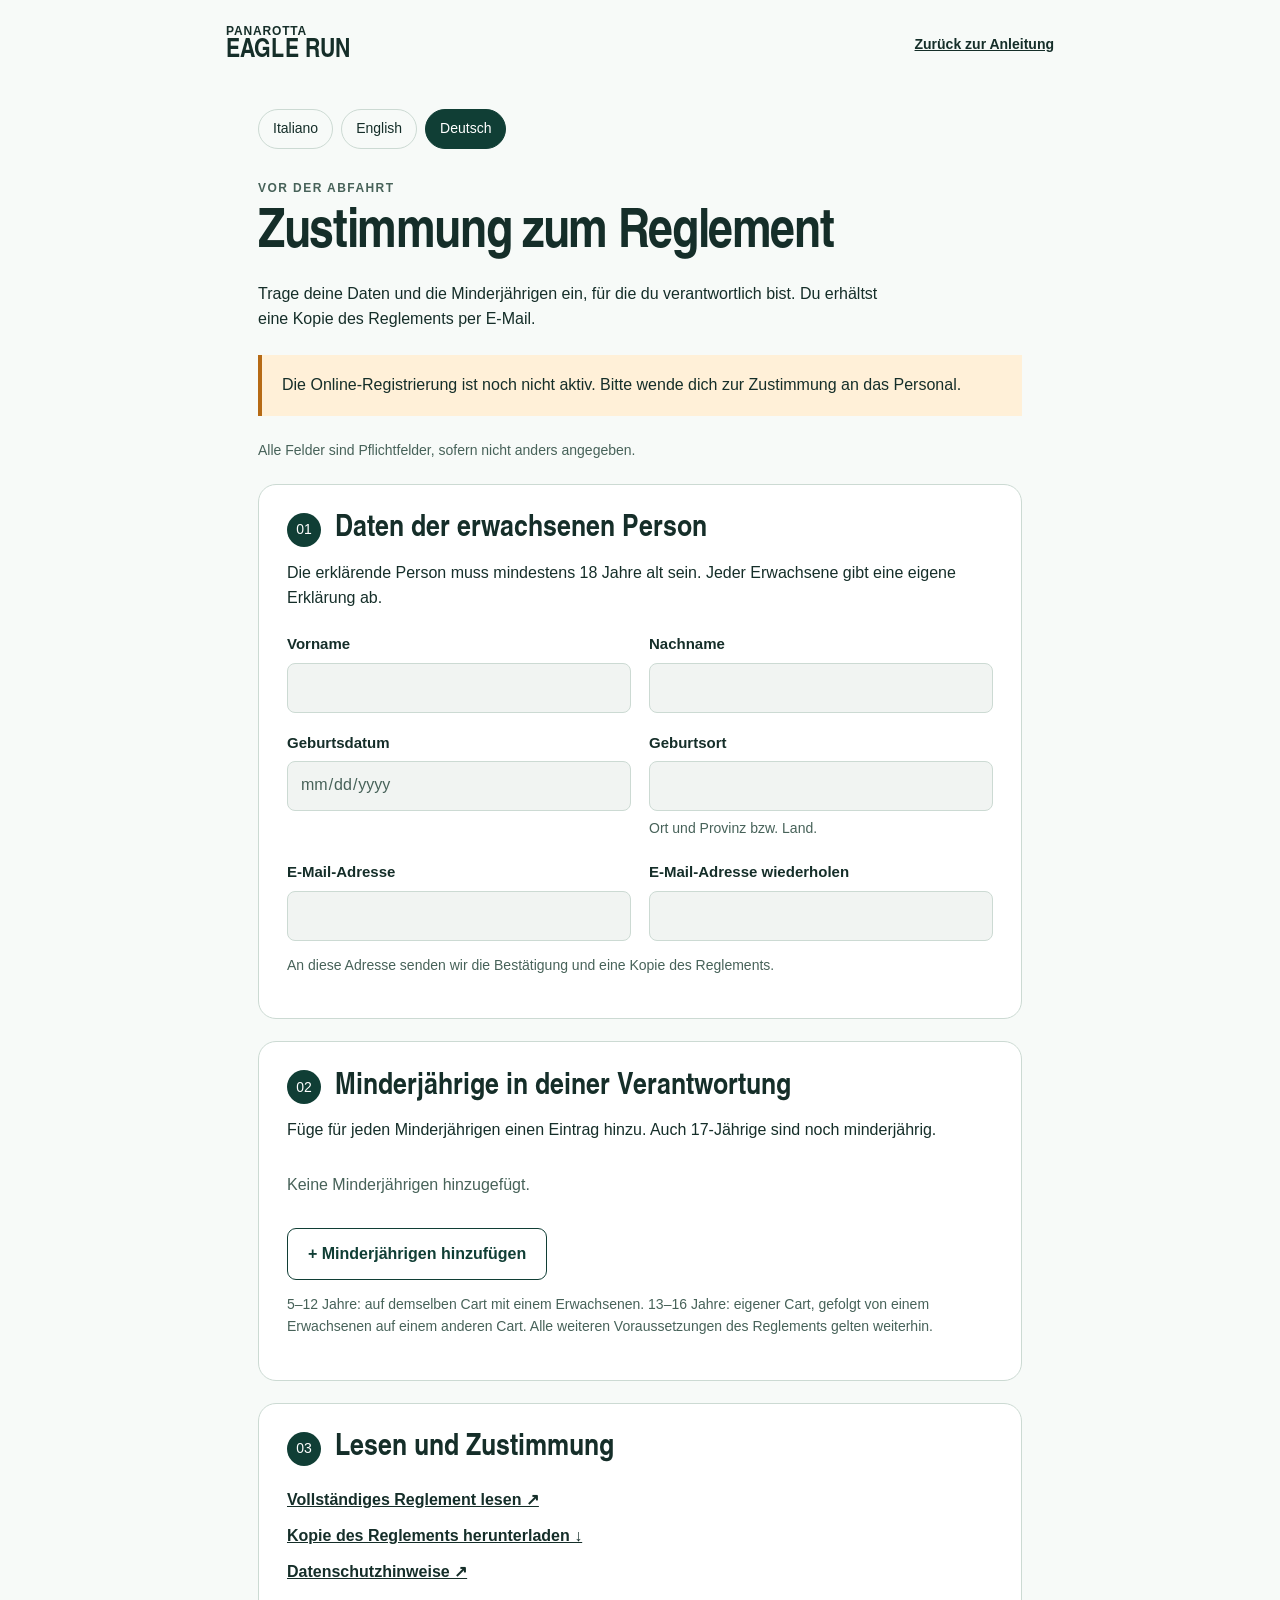
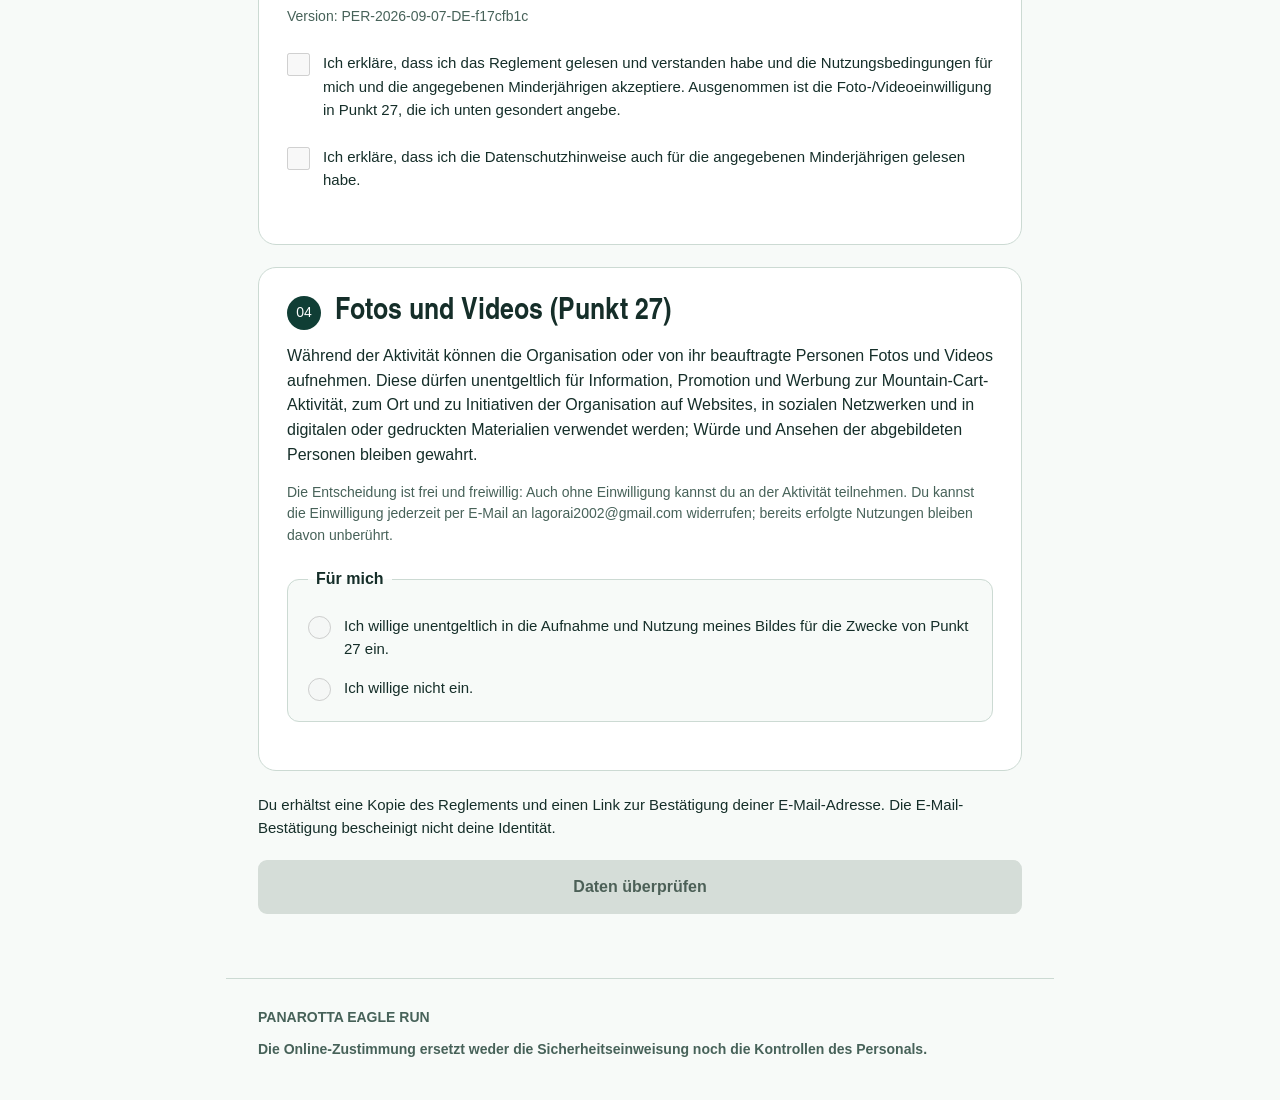
==== accettazione-de.html @ 6f147e6d "Panarotta Eagle Run: guida, regolamento e modulo di accettazione con consenso foto/video" ====
<!doctype html><html lang="de"><head><meta charset="utf-8"><meta name="viewport" content="width=device-width,initial-scale=1"><meta name="robots" content="noindex,nofollow"><meta name="theme-color" content="#103e35"><title>Zustimmung zum Reglement | Panarotta Eagle Run</title><link rel="icon" href="assets/favicon.svg" type="image/svg+xml"><link rel="stylesheet" href="styles.css"><link rel="stylesheet" href="registration.css"><link rel="stylesheet" href="consent.css"></head><body class="registration-page"><header class="masthead"><a class="brand" href="de.html"><span>PANAROTTA<strong>EAGLE RUN</strong></span></a><a class="return-link" href="de.html#accettazione">Zurück zur Anleitung</a></header><main class="form-main"><nav class="form-languages" aria-label="Lingua / Language / Sprache"><a href="accettazione-it.html" lang="it">Italiano</a><a href="accettazione-en.html" lang="en">English</a><a href="accettazione-de.html" lang="de" aria-current="page">Deutsch</a></nav><div class="eyebrow">VOR DER ABFAHRT</div><h1>Zustimmung zum Reglement</h1><p class="form-lead">Trage deine Daten und die Minderjährigen ein, für die du verantwortlich bist. Du erhältst eine Kopie des Reglements per E-Mail.</p><div class="form-notice" id="availability" role="status">Die Online-Registrierung ist noch nicht aktiv. Bitte wende dich zur Zustimmung an das Personal.</div><noscript><p class="form-notice">Zum Ausfüllen ist JavaScript erforderlich. Das Reglement bleibt lesbar.</p></noscript><p class="required-note">Alle Felder sind Pflichtfelder, sofern nicht anders angegeben.</p>
<form id="acceptance-form" novalidate autocomplete="on">
<section class="form-panel"><div class="form-heading"><span>01</span><h2>Daten der erwachsenen Person</h2></div><p>Die erklärende Person muss mindestens 18 Jahre alt sein. Jeder Erwachsene gibt eine eigene Erklärung ab.</p><div class="form-grid"><label for="adult-firstName">Vorname<input id="adult-firstName" name="firstName" type="text" required autocomplete="given-name" maxlength="120" data-person-input disabled></label><label for="adult-lastName">Nachname<input id="adult-lastName" name="lastName" type="text" required autocomplete="family-name" maxlength="120" data-person-input disabled></label><label for="adult-birthDate">Geburtsdatum<input id="adult-birthDate" name="birthDate" type="date" required autocomplete="bday" data-person-input disabled></label><label for="adult-birthPlace">Geburtsort<input id="adult-birthPlace" name="birthPlace" type="text" required autocomplete="off" maxlength="120" data-person-input disabled><small>Ort und Provinz bzw. Land.</small></label></div><div class="form-grid"><label for="adult-email">E-Mail-Adresse<input id="adult-email" name="email" type="email" required autocomplete="email" maxlength="254" inputmode="email" autocapitalize="none" spellcheck="false" data-person-input disabled></label><label for="adult-emailConfirm">E-Mail-Adresse wiederholen<input id="adult-emailConfirm" name="emailConfirm" type="email" required autocomplete="off" maxlength="254" inputmode="email" autocapitalize="none" spellcheck="false" data-person-input disabled></label></div><p class="field-note">An diese Adresse senden wir die Bestätigung und eine Kopie des Reglements.</p></section>
<section class="form-panel"><div class="form-heading"><span>02</span><h2>Minderjährige in deiner Verantwortung</h2></div><p>Füge für jeden Minderjährigen einen Eintrag hinzu. Auch 17-Jährige sind noch minderjährig.</p><div id="minors-list"></div><p class="empty-minors" id="no-minors">Keine Minderjährigen hinzugefügt.</p><button type="button" class="secondary-button" id="add-minor">+ Minderjährigen hinzufügen</button><p class="field-note">5–12 Jahre: auf demselben Cart mit einem Erwachsenen. 13–16 Jahre: eigener Cart, gefolgt von einem Erwachsenen auf einem anderen Cart. Alle weiteren Voraussetzungen des Reglements gelten weiterhin.</p><label class="check-label" id="authority-label" hidden><input type="checkbox" id="authority" data-person-input disabled><span>Ich erkläre, dass ich berechtigt bin, diese Erklärung für die angegebenen Minderjährigen abzugeben und die im Reglement vorgesehene Verantwortung als erwachsene Begleitperson zu übernehmen.</span></label></section>
<section class="form-panel"><div class="form-heading"><span>03</span><h2>Lesen und Zustimmung</h2></div><div class="document-links"><a href="regolamento-de.html" target="_blank" rel="noopener">Vollständiges Reglement lesen ↗</a><a href="regolamento-de.txt" download>Kopie des Reglements herunterladen ↓</a><a href="privacy-de.html" target="_blank" rel="noopener">Datenschutzhinweise ↗</a></div><p class="version-line" id="regulation-version"></p><label class="check-label"><input type="checkbox" id="terms" data-person-input disabled required><span>Ich erkläre, dass ich das Reglement gelesen und verstanden habe und die Nutzungsbedingungen für mich und die angegebenen Minderjährigen akzeptiere. Ausgenommen ist die Foto-/Videoeinwilligung in Punkt 27, die ich unten gesondert angebe.</span></label><label class="check-label"><input type="checkbox" id="privacy" data-person-input disabled required><span>Ich erkläre, dass ich die Datenschutzhinweise auch für die angegebenen Minderjährigen gelesen habe.</span></label></section>
<section class="form-panel photo-panel" id="photo-panel"><div class="form-heading"><span>04</span><h2>Fotos und Videos (Punkt 27)</h2></div><p>Während der Aktivität können die Organisation oder von ihr beauftragte Personen Fotos und Videos aufnehmen. Diese dürfen unentgeltlich für Information, Promotion und Werbung zur Mountain-Cart-Aktivität, zum Ort und zu Initiativen der Organisation auf Websites, in sozialen Netzwerken und in digitalen oder gedruckten Materialien verwendet werden; Würde und Ansehen der abgebildeten Personen bleiben gewahrt.</p><p class="field-note">Die Entscheidung ist frei und freiwillig: Auch ohne Einwilligung kannst du an der Aktivität teilnehmen. Du kannst die Einwilligung jederzeit per E-Mail an lagorai2002@gmail.com widerrufen; bereits erfolgte Nutzungen bleiben davon unberührt.</p><fieldset class="photo-choice" data-photo-for="adult"><legend>Für mich</legend><label class="check-label"><input type="radio" name="photo-adult" value="yes" required data-person-input disabled><span>Ich willige unentgeltlich in die Aufnahme und Nutzung meines Bildes für die Zwecke von Punkt 27 ein.</span></label><label class="check-label"><input type="radio" name="photo-adult" value="no" required data-person-input disabled><span>Ich willige nicht ein.</span></label></fieldset><div id="photo-minors"></div><p class="field-note" id="photo-minor-note" hidden>Für Minderjährige kann nur ein Elternteil oder eine sorgeberechtigte Person einwilligen.</p></section>
<div class="form-error" id="form-error" role="alert" hidden></div><div class="form-actions"><p>Du erhältst eine Kopie des Reglements und einen Link zur Bestätigung deiner E-Mail-Adresse. Die E-Mail-Bestätigung bescheinigt nicht deine Identität.</p><button class="primary-button" type="submit" id="review-button" disabled>Daten überprüfen</button></div></form>
<section class="form-panel review-panel" id="review-panel" hidden tabindex="-1"><h2>Vor dem Bestätigen überprüfen</h2><div id="review-data"></div><p>Du erhältst eine Kopie des Reglements und einen Link zur Bestätigung deiner E-Mail-Adresse. Die E-Mail-Bestätigung bescheinigt nicht deine Identität.</p><div class="review-actions"><button type="button" class="secondary-button" id="edit-button">Daten bearbeiten</button><button type="button" class="primary-button" id="send-button">Bestätigen und E-Mail erhalten</button></div><p id="send-error" class="form-error" role="alert" hidden></p></section>
<section class="form-panel result-panel" id="result-panel" tabindex="-1" hidden><h2>Erklärung erfasst, E-Mail noch zu bestätigen</h2><p>Code der Erklärung: <strong id="reference"></strong></p><p id="result-message" role="status"></p><div class="document-links"><a href="regolamento-de.txt" download>Kopie des Reglements herunterladen ↓</a></div><button type="button" class="secondary-button" id="retry-button" hidden>E-Mail erneut senden</button></section></main>
<template id="minor-template"><fieldset class="minor-card"><legend>Minderjähriger <span class="minor-number"></span></legend><div class="minor-fields"><div class="form-grid"><label for="minor-TEMPLATE-firstName">Vorname<input id="minor-TEMPLATE-firstName" name="firstName" type="text" required autocomplete="off" maxlength="120" data-person-input disabled></label><label for="minor-TEMPLATE-lastName">Nachname<input id="minor-TEMPLATE-lastName" name="lastName" type="text" required autocomplete="off" maxlength="120" data-person-input disabled></label><label for="minor-TEMPLATE-birthDate">Geburtsdatum<input id="minor-TEMPLATE-birthDate" name="birthDate" type="date" required autocomplete="off" data-person-input disabled></label><label for="minor-TEMPLATE-birthPlace">Geburtsort<input id="minor-TEMPLATE-birthPlace" name="birthPlace" type="text" required autocomplete="off" maxlength="120" data-person-input disabled><small>Ort und Provinz bzw. Land.</small></label></div></div><label>Deine Funktion<select name="role" required data-person-input disabled><option value="">Auswählen</option><option value="parent">Elternteil</option><option value="guardian">Vormund</option><option value="authorized">Andere berechtigte erwachsene Person</option></select></label><button class="remove-minor" type="button">Entfernen</button></fieldset></template><footer><span>PANAROTTA EAGLE RUN</span><p>Die Online-Zustimmung ersetzt weder die Sicherheitseinweisung noch die Kontrollen des Personals.</p></footer><script src="config.js"></script><script type="module" src="registration.js"></script></body></html>
---- styles.css ----
@font-face{font-family:Trail;src:url('assets/trail-bold.woff') format('woff');font-style:normal;font-weight:700;font-display:swap}
:root{--forest:#103e35;--deep:#092d27;--ink:#152e29;--orange:#ff6b35;--mist:#edf4f0;--line:#ccdad3;--muted:#476259;--red:#a32e20;--white:#fff;--lime:#e7f6a7;--radius:16px}
*{box-sizing:border-box}html{scroll-behavior:smooth;scroll-padding-top:90px}body{margin:0;background:#f7faf8;color:var(--ink);font:16px/1.55 -apple-system,BlinkMacSystemFont,'Segoe UI',Arial,sans-serif;-webkit-text-size-adjust:100%}a{color:inherit}button,a,summary{-webkit-tap-highlight-color:transparent}a:focus-visible,summary:focus-visible,button:focus-visible{outline:3px solid #c13e0a;outline-offset:5px}h1,h2,h3,p,figure{margin:0}h1,h2,h3{line-height:1.12}h1,h2,.brand strong,.brake-headline{font-family:Trail,'Arial Narrow',Arial,sans-serif;font-weight:700}h2{font-size:clamp(1.85rem,4vw,2.65rem)}h3{font-size:1.13rem;line-height:1.25}p+ p{margin-top:12px}p,li{overflow-wrap:anywhere}svg{display:block}.icon{width:25px;height:25px;flex-shrink:0}.skip-link{position:fixed;z-index:20;top:0;left:20px;background:white;padding:12px;transform:translateY(-150%)}.skip-link:focus{transform:none}.masthead{max-width:1040px;margin:0 auto;padding:25px 36px 20px;display:flex;align-items:center;justify-content:space-between;gap:16px}.brand{display:inline-flex;gap:11px;align-items:center;text-decoration:none;line-height:1.05;letter-spacing:.07em;font-size:12px;font-weight:800}.brand>.icon{width:42px;height:42px;stroke-width:1.6}.brand strong{display:block;letter-spacing:.005em;font-size:26px}.masthead-label{font-size:12px;font-weight:800;line-height:1.4;letter-spacing:.06em;color:var(--muted);text-align:right}.language-bar{position:sticky;top:0;z-index:10;background:#f7faf8f5;border-block:1px solid var(--line);backdrop-filter:blur(12px)}.languages{max-width:420px;margin:auto;display:flex;padding:8px 14px;gap:5px}.languages a{flex:1;min-height:44px;display:flex;justify-content:center;align-items:center;text-decoration:none;font-size:14px;font-weight:750;letter-spacing:.025em;border-radius:7px}.languages a[aria-current]{background:var(--forest);color:white}.languages a:hover{background:var(--mist)}.languages a[aria-current]:hover{background:var(--deep)}main{max-width:968px;margin:0 auto}.intro{padding:42px 36px 0}.eyebrow{font-size:12px;line-height:1.5;letter-spacing:.12em;font-weight:800;color:var(--muted)}h1{font-size:clamp(2.75rem,6vw,4.75rem);letter-spacing:-.025em;line-height:.98;margin:13px 0 26px;max-width:780px}.quick-rules{display:grid;grid-template-columns:repeat(3,minmax(0,1fr));gap:1px;background:var(--line);border:1px solid var(--line);border-radius:var(--radius);overflow:hidden}.quick-rules a{position:relative;background:white;padding:19px 22px;display:flex;flex-direction:column;text-decoration:none;min-width:0}.quick-rules a:hover{background:var(--mist)}.quick-rules strong{font-size:2.65rem;line-height:1;letter-spacing:-.04em}.quick-rules span{font-size:16px;font-weight:650;margin-top:8px;padding-right:12px}.quick-rules .icon{position:absolute;right:16px;top:25px;width:20px;color:var(--muted)}.briefing{display:flex;gap:12px;align-items:flex-start;text-decoration:none;background:var(--mist);padding:17px 18px;margin-top:16px;border-radius:10px}.briefing strong{display:block;font-size:16px}.briefing span span{display:block;color:var(--muted);font-size:14px;line-height:1.5;margin-top:3px}.briefing>.icon{color:var(--forest);margin-top:2px}.section{padding:46px 36px;border-bottom:1px solid var(--line);scroll-margin-top:5px}.section-heading{display:flex;gap:15px;align-items:flex-start;margin-bottom:25px}.section-heading p{color:var(--muted);margin-top:7px}.section-number{display:flex;align-items:center;justify-content:center;border:1px solid var(--forest);border-radius:50%;font-size:14px;font-weight:800;width:37px;height:37px;flex-shrink:0;margin-top:1px}.checklist{display:grid;gap:0}.check-row{display:flex;gap:16px;padding:19px 0;border-top:1px solid var(--line);align-items:flex-start}.check-row:first-child{border-top:0;padding-top:0}.check-row p{color:var(--muted);margin-top:6px}.icon-tile{width:44px;height:44px;background:var(--mist);border-radius:12px;display:grid;place-items:center;flex-shrink:0}.tick{margin-left:auto;line-height:1;font-size:21px;color:var(--forest)}.requirements-panel{background:white;border:1px solid var(--line);border-radius:var(--radius);padding:23px;margin-top:15px}.requirements-panel>h3{margin-bottom:19px}.requirements{display:grid;grid-template-columns:repeat(3,minmax(0,1fr));gap:12px}.requirements>div{border-left:2px solid var(--orange);padding-left:12px;min-width:0}.requirements strong{font-size:1.65rem;font-weight:800;line-height:1.1;display:block}.requirements span{font-size:14px;color:var(--muted);display:block;margin-top:6px}.requirements-panel>p{margin-top:19px;font-size:14px}.minors-note{display:flex;align-items:flex-start;gap:13px;padding:21px 0}.minors-note>.icon{margin-top:2px}.minors-note h3{margin-bottom:7px}.minors-note p{font-size:16px}.minors-note a{display:block;font-size:14px;color:var(--muted);margin-top:9px;text-underline-offset:3px}.minors-note a .icon{width:15px;height:15px;display:inline-block;vertical-align:middle}.health{border:1px solid #e1cfc2;border-radius:12px;background:#fff9f3}.health summary{display:flex;align-items:center;gap:10px;padding:16px;cursor:pointer;font-weight:750;list-style:none}.health summary .icon:first-child{color:var(--red);width:22px}.health summary .icon:last-child{margin-left:auto;width:18px}.health>div{padding:0 22px 15px}.health ul{padding-left:20px;margin:0;font-size:15px}.health li+li{margin-top:9px}summary::-webkit-details-marker{display:none}details[open]>summary>.icon:last-child{transform:rotate(180deg)}.cart-layout{display:grid;grid-template-columns:1.15fr 1fr;gap:28px;align-items:start}.cart-figure{min-width:0}.photo-canvas{aspect-ratio:4/3;position:relative;overflow:hidden;border-radius:var(--radius);background:#dee8e0}.photo-image{width:100%;height:100%}.photo-marker{position:absolute;transform:translate(-50%,-50%);width:44px;height:44px;border-radius:50%;background:var(--forest);border:3px solid white;color:white;box-shadow:0 2px 6px #092d2733;display:grid;place-items:center;font-size:18px;font-weight:800;line-height:1;text-decoration:none}.photo-marker:hover{background:#b43a12}.cart-figure figcaption{font-size:12px;color:var(--muted);line-height:1.5;padding-top:10px}.parts-list{padding:0;margin:0;list-style:none}.parts-list li{display:flex;gap:12px;padding:13px 0;border-bottom:1px solid var(--line);scroll-margin-top:80px}.parts-list li:first-child{padding-top:0}.parts-list li:target{background:var(--lime);outline:8px solid var(--lime);border-radius:4px}.part-number{width:28px;height:28px;border-radius:50%;display:grid;place-items:center;background:var(--forest);color:white;font-size:14px;font-weight:800;flex-shrink:0}.parts-list h3{font-size:1rem}.parts-list p{font-size:14px;color:var(--muted);margin-top:5px}.brake-section{background:var(--forest);color:white;border-radius:24px;margin:28px 18px;border:0;padding:34px 32px}.brake-section .section-number{border-color:#7fa79a}.brake-section .section-heading{align-items:center}.brake-section h2{font-family:inherit;font-size:18px;font-weight:650}.brake-layout{display:grid;grid-template-columns:1.2fr 1fr;gap:28px}.brake-headline{font-size:clamp(2.8rem,6vw,4rem);letter-spacing:-.01em;line-height:1;margin-bottom:19px;color:var(--lime)}.brake-layout p{max-width:450px}.brake-sequence{display:grid;gap:16px;align-content:start;padding-top:5px}.brake-sequence>div{display:flex;gap:12px;align-items:center}.brake-sequence span{display:grid;place-items:center;min-width:32px;height:32px;border:1px solid #7fa79a;border-radius:50%;font-size:14px}.brake-sequence strong{font-size:16px;font-weight:600}.brake-before{display:flex;gap:12px;border-top:1px solid #4c7165;padding-top:19px;margin-top:25px;font-size:15px}.brake-before .icon{color:var(--lime)}.no-line{display:flex;align-items:flex-start;gap:11px;padding-top:17px;font-size:15px;line-height:1.55}.no-line>span{font-size:20px;font-weight:800;line-height:1.2;flex-shrink:0;color:var(--red)}.brake-section .no-line>span{color:#ffb391}.brake-section .no-line{color:#d7e6df}.speed-block h3{margin-bottom:10px;font-size:1.3rem}.speed-block>p{font-size:18px}.speed-block ul{padding-left:20px;color:var(--muted);margin:15px 0 0}.speed-block li+li{margin-top:10px}.distance-panel{display:grid;grid-template-columns:.8fr 1.2fr;gap:26px;padding:30px;border:1px solid var(--forest);border-radius:var(--radius);margin-top:28px;background:#e5eee6;align-items:center;scroll-margin-top:82px}.distance-core>.eyebrow{display:block;text-align:center;color:var(--forest)}.distance-core>strong{display:block;text-align:center;font:800 7.4rem/.95 Trail,Arial,sans-serif;letter-spacing:-.055em;margin-top:8px}.distance-core>strong>span{font:700 3.4rem/1 Trail,Arial,sans-serif;letter-spacing:-.03em;margin-left:7px}.distance-line{display:flex;align-items:center;margin:9px 10px 0;gap:8px}.distance-line>span{width:7px;height:7px;border:1.5px solid var(--forest);border-radius:50%}.distance-line>.icon{height:24px;flex:1;stroke-width:1.5}.distance-panel h3{font-size:1.5rem;margin-bottom:8px}.distance-more{font-size:14px;color:#294d40}.trail-rules{display:grid;margin-top:25px}.trail-rules article{display:flex;gap:15px;padding:19px 0;border-bottom:1px solid var(--line)}.trail-rules article:last-child{border:0;padding-bottom:0}.trail-rules article>.icon{color:var(--forest);margin-top:2px}.trail-rules article p{margin-top:7px;color:var(--muted)}.walk-section{background:#ffebd3;margin:20px 18px;border:0;border-radius:24px;padding:32px}.walk-section .section-heading{margin-bottom:17px;align-items:center}.walk-section .section-heading>.icon{margin-left:auto;width:38px;height:38px}.walk-section .eyebrow{color:#734121}.walk-section h2{max-width:550px;font-size:clamp(2.3rem,5vw,3.6rem);line-height:1.04}.walk-steps{display:grid;grid-template-columns:repeat(2,minmax(0,1fr));list-style:none;padding:0;margin:27px 0 5px;gap:25px}.walk-steps li,.help-steps li{display:flex;gap:14px}.walk-steps li>span,.help-steps li>span{width:32px;height:32px;flex-shrink:0;display:grid;place-items:center;border-radius:50%;background:var(--forest);color:white;font-size:14px;font-weight:800}.walk-steps h3{margin:2px 0 5px}.walk-steps p{color:#61472f;font-size:15px}.walk-section .no-line{border-top:1px solid #d9b99b;margin-top:23px}.bans-grid{display:grid;grid-template-columns:repeat(2,minmax(0,1fr));gap:23px 30px}.ban-card{display:flex;gap:14px;padding:0 0 18px;border-bottom:1px solid var(--line)}.ban-card p{font-size:15px;color:var(--muted);margin-top:8px}.ban-icon{position:relative;flex-shrink:0;height:43px;width:38px;padding-top:1px;color:var(--red)}.ban-icon>span{position:absolute;right:0;bottom:0;background:#f7faf8;font-size:14px;font-weight:800;border-radius:50%;line-height:1;padding:1px 2px}.passengers{font-size:14px;display:flex;gap:12px;margin-top:22px;color:var(--muted)}.help-section{background:#fff1ec;margin:20px 18px;border:1px solid #e4c8bb;border-radius:24px;padding:32px}.help-steps{list-style:none;padding:0;margin:0;display:grid;gap:22px}.help-steps li>span{background:var(--red)}.help-steps p{margin-top:6px}.help-section .no-line{border-top:1px solid #e4c8bb;margin-top:24px}.incident-note{display:flex;gap:12px;font-size:14px;font-weight:650;margin-top:16px}.incident-note .icon{width:21px;height:21px;color:var(--red)}.ready-section{display:flex;gap:20px;padding:34px 36px}.ready-section>.icon{width:38px;height:38px;margin-top:3px}.ready-section h2{margin-bottom:12px}.ready-section .muted{font-size:14px;color:var(--muted)}.regulations{padding-top:20px}.source-links{display:flex;flex-direction:column;align-items:flex-start;gap:10px;padding-bottom:24px}.source-links a{font-size:14px;display:flex;gap:8px;align-items:center;min-height:30px;text-underline-offset:3px}.source-links .icon{width:18px;height:18px}.rule{border-top:1px solid var(--line)}.rule summary{display:flex;align-items:center;gap:11px;min-height:61px;padding:13px 0;list-style:none;cursor:pointer;font-size:16px;font-weight:650;line-height:1.4}.rule-number{color:var(--muted);font-size:14px;min-width:24px;font-weight:500;font-variant-numeric:tabular-nums}.rule summary>.icon{margin-left:auto;width:18px;height:18px}.rule-body{padding:0 0 23px 35px;font-size:16px}.rule-body p+p{margin-top:14px}.source-alert{border-left:3px solid #b5531d;background:#fff0db;padding:17px;margin-bottom:21px;font-size:15px}.source-alert p{margin-top:8px}.data-note{font-size:14px;color:var(--muted);border-top:1px solid var(--line);padding-top:22px}footer{padding:35px 36px 100px;max-width:968px;margin:auto;color:var(--muted)}footer .brand{color:var(--forest)}footer>p{margin-top:20px;font-weight:650}footer small{display:block;font-size:12px;max-width:500px;margin-top:10px}.back-top{display:inline-flex;gap:8px;align-items:center;font-size:14px;margin-top:20px;min-height:44px;text-underline-offset:3px}.back-top>.icon{width:18px;height:18px}.quick-nav{position:fixed;bottom:0;left:50%;transform:translateX(-50%);z-index:11;background:var(--deep);color:white;display:flex;align-items:stretch;width:100%;max-width:520px;padding:5px 10px max(6px,env(safe-area-inset-bottom));box-shadow:0 -2px 10px #102e2912;border-radius:16px 16px 0 0}.quick-nav a{display:flex;flex:1;align-items:center;justify-content:center;gap:3px;flex-direction:column;text-decoration:none;font-size:14px;line-height:1.2;min-height:54px;padding:5px;border-radius:6px}.quick-nav a:hover{background:#305b50}.quick-nav .icon{width:20px;height:20px}
@media(min-width:900px){.quick-nav{bottom:15px;border-radius:14px;padding-bottom:6px}.intro{padding-top:45px}.checklist{grid-template-columns:repeat(3,minmax(0,1fr));gap:25px}.check-row{border:0;display:block;padding:0}.check-row .icon-tile{margin-bottom:14px}.check-row .tick{display:none}.requirements-panel{margin-top:27px}.minors-note{padding-top:25px}.quick-rules{max-width:740px}.briefing{max-width:740px}.speed-block{max-width:750px}}
@media(max-width:640px){html{scroll-padding-top:80px}.masthead{padding:19px 20px 17px}.brand>.icon{width:34px;height:34px}.brand{font-size:10px;gap:8px}.brand strong{font-size:22px}.masthead-label{font-size:10px}.intro{padding:28px 20px 0}h1{font-size:2.85rem;line-height:1.02;letter-spacing:-.025em;margin:10px 0 23px}.eyebrow{font-size:12px;letter-spacing:.08em}.quick-rules a{padding:17px 11px}.quick-rules strong{font-size:2.35rem}.quick-rules span{font-size:14px;line-height:1.3;min-height:36px;padding-right:0;margin-top:8px}.quick-rules .icon{width:15px;height:15px;right:8px;top:19px}.briefing{padding:15px 13px;gap:10px}.section{padding:34px 20px}.section-heading{gap:11px;margin-bottom:24px}.section-heading h2{font-size:1.95rem}.section-heading p{font-size:15px}.section-number{width:32px;height:32px;font-size:12px}.check-row{gap:12px}.check-row h3{font-size:1.06rem}.check-row .icon-tile{width:39px;height:39px}.check-row p{font-size:16px;line-height:1.5}.tick{font-size:18px}.requirements-panel{padding:19px 15px}.requirements{gap:7px}.requirements>div{padding-left:8px}.requirements strong{font-size:1.42rem}.requirements span{font-size:14px;line-height:1.4}.minors-note{gap:11px}.minors-note>.icon{width:21px}.health summary{font-size:16px;padding:14px;gap:8px}.health>div{padding:0 15px 15px}.health ul{font-size:15px}.cart-layout{display:block}.cart-figure{margin:0 -4px 19px}.parts-list li{padding:14px 0}.parts-list p{font-size:15px}.brake-section,.walk-section,.help-section{margin:10px 12px;border-radius:18px;padding:26px 22px}.brake-section .section-heading h2{font-size:18px}.brake-layout{display:block}.brake-headline{font-size:3rem;margin-bottom:18px}.brake-layout p{font-size:17px}.brake-sequence{margin-top:22px;gap:12px}.brake-before{font-size:15px}.speed-block>p{font-size:17px}.speed-block ul{font-size:16px}.distance-panel{display:block;padding:24px;margin-top:24px}.distance-core{max-width:210px;margin:0 auto 21px}.distance-core>strong{font-size:8rem}.distance-panel h3{font-size:1.5rem}.distance-more{font-size:15px}.trail-rules article{gap:12px}.trail-rules article p{font-size:16px}.walk-section h2{font-size:2.55rem}.walk-section .section-heading{gap:10px}.walk-section .section-heading>.icon{width:30px;height:30px}.walk-section .eyebrow{font-size:12px;max-width:190px}.walk-steps{grid-template-columns:1fr;gap:20px}.walk-steps p{font-size:16px}.bans-grid{grid-template-columns:1fr;gap:18px}.ban-card{gap:12px}.ban-card p{font-size:16px}.passengers{font-size:15px}.help-steps{gap:23px}.help-section .section-heading h2{font-size:2rem}.help-steps p{font-size:16px}.no-line{font-size:15px}.incident-note{font-size:15px}.ready-section{padding:32px 22px;gap:13px}.ready-section>.icon{width:28px;height:28px}.ready-section h2{font-size:2rem}.regulations{padding-top:12px}.rule summary{font-size:16px;gap:8px}.rule-body{padding-left:0}.source-alert{padding:15px}.source-links a{font-size:14px}.quick-nav a{font-size:14px}.quick-nav{padding-inline:6px}.quick-nav .icon{width:20px;height:20px}footer{padding:30px 22px 110px}}
@media(max-width:360px){.masthead-label{display:none}h1{font-size:2.5rem}.quick-rules strong{font-size:2rem}.requirements strong{font-size:1.25rem}.quick-nav a{font-size:12px}.photo-marker{width:44px;height:44px}.walk-section h2{font-size:2.25rem}.languages a{font-size:13px}.brake-headline{font-size:2.7rem}}
@media(prefers-reduced-motion:reduce){html{scroll-behavior:auto}*{transition:none!important;animation:none!important}}
@media print{.language-bar,.quick-nav,.skip-link,.back-top{display:none}body{background:white}.section,.brake-section,.walk-section,.help-section{break-inside:avoid}.regulations{break-before:page}a{text-decoration:none}.rule-body{display:block!important}.rule{break-inside:avoid}footer{padding-bottom:20px}}

/* Keep operational instructions readable in bright outdoor conditions. */
.parts-list p,.health ul,.requirements-panel>p,.brake-before,.no-line,.distance-more,.walk-steps p,.ban-card p,.passengers,.incident-note{font-size:1rem}.quick-nav a{font-size:.875rem}
---- registration.css ----
.registration-card{margin:10px 36px 48px;background:var(--forest);color:white;padding:36px;border-radius:20px}.registration-card h2{margin:10px 0 16px}.registration-card>p{max-width:680px}.registration-card .eyebrow{color:var(--lime)}.registration-button{display:inline-flex;gap:24px;align-items:center;justify-content:space-between;padding:16px 22px;border-radius:10px;background:var(--lime);color:var(--deep);font-weight:750;text-decoration:none;margin:24px 0 18px;min-height:52px}.registration-button:hover{background:white}.registration-note,.registration-status{font-size:.875rem;line-height:1.5}.registration-status{margin-top:16px!important;padding-top:14px;border-top:1px solid #ffffff40}.registration-page .masthead{max-width:900px}.return-link{font-size:.875rem;font-weight:650}.form-main{max-width:828px;padding:24px 32px 64px;margin:auto}.form-main h1{font-size:clamp(2.3rem,5vw,3.4rem);line-height:1.05;margin:10px 0 18px}.form-lead{max-width:650px}.form-languages{display:flex;gap:8px;margin-bottom:30px;flex-wrap:wrap}.form-languages a{padding:8px 14px;border-radius:25px;border:1px solid var(--line);text-decoration:none;font-size:.875rem}.form-languages a[aria-current]{background:var(--forest);color:white;border-color:var(--forest)}.form-notice{border-left:4px solid #b66a15;background:#fff0d8;padding:18px 20px;margin:24px 0;font-size:1rem}.required-note{font-size:.875rem;color:var(--muted);margin-bottom:20px}.form-panel{background:white;border:1px solid var(--line);border-radius:18px;padding:28px;margin:22px 0}.form-heading{display:flex;gap:14px;align-items:center;margin-bottom:14px}.form-heading>span{background:var(--forest);color:white;border-radius:50%;width:34px;height:34px;display:grid;place-items:center;font-size:.875rem;flex-shrink:0}.form-panel h2{font-size:1.9rem;line-height:1.1}.form-panel>p{margin:14px 0}.form-grid{display:grid;grid-template-columns:minmax(0,1fr) minmax(0,1fr);gap:18px;margin-top:22px}.form-main label{display:block;font-size:.9375rem;font-weight:650;min-width:0}.form-main input:not([type=checkbox]),.form-main select{display:block;width:100%;min-width:0;height:50px;font:inherit;font-weight:400;font-size:1rem;background:white;border:1px solid #839e90;border-radius:8px;padding:10px 12px;color:var(--ink);margin-top:7px}.form-main input:focus-visible,.form-main select:focus-visible{outline:3px solid #c13e0a;outline-offset:2px}.form-main input:disabled,.form-main select:disabled{background:#f1f4f2;color:#476259;opacity:1;border-color:var(--line)}.form-main label small{font-size:.875rem;font-weight:400;color:var(--muted);display:block;line-height:1.4;margin-top:8px}.field-note,.version-line{font-size:.875rem;color:var(--muted)}button{font-family:inherit}.primary-button,.secondary-button{font-size:1rem;line-height:1.4;border-radius:9px;font-weight:700;padding:14px 20px;min-height:50px;cursor:pointer}.primary-button{border:2px solid var(--forest);background:var(--forest);color:white}.secondary-button{border:1px solid var(--forest);background:white;color:var(--forest)}.primary-button:disabled{background:#d5ddd8;color:#4c6057;border-color:#d5ddd8;cursor:not-allowed}.empty-minors{padding:16px 0;color:var(--muted)}.minor-card{border:1px solid var(--line);background:#f7faf8;border-radius:12px;padding:20px;margin:24px 0;min-width:0}.minor-card legend{font-weight:750;padding:0 8px}.minor-card>label{margin-top:18px}.minor-card .form-grid{margin-top:6px}.remove-minor{padding:9px 4px;margin-top:16px;border:0;background:none;text-decoration:underline;color:var(--red);font-size:.9375rem;cursor:pointer;min-height:44px}.document-links{display:grid;gap:12px;margin:22px 0}.document-links a{font-weight:650;line-height:1.5;font-size:1rem}.check-label{display:flex!important;gap:13px;align-items:flex-start;font-weight:400!important;line-height:1.55;margin:24px 0}.check-label input{width:23px;height:23px;flex-shrink:0;margin:2px 0 0;accent-color:var(--forest)}.check-label input:focus-visible{outline:3px solid #c13e0a;outline-offset:4px}.check-label[hidden]{display:none!important}.separate-consent{background:var(--mist);border-radius:8px;padding:16px;font-size:.9375rem}.form-actions{display:grid;gap:20px}.form-actions p{font-size:.9375rem}.form-error{border-left:4px solid var(--red);color:#7d2118;background:#fff0ec;padding:16px;margin:20px 0}.review-actions{display:flex;gap:12px;margin-top:24px;flex-wrap:wrap}.review-panel dl{display:grid;grid-template-columns:1fr 1.4fr;gap:8px 20px;margin:20px 0}.review-panel dt{color:var(--muted)}.review-panel dd{margin:0;font-weight:650;overflow-wrap:anywhere}.review-panel h3{margin-top:24px}.result-panel{border-top:5px solid var(--forest)}.result-panel strong{overflow-wrap:anywhere}.confirmation{padding-top:60px}.confirmation .primary-button{margin-top:24px}.registration-page footer{max-width:828px;margin:auto;border-top:1px solid var(--line);padding:28px 32px 40px;font-size:.875rem}.registration-page footer>span{font-weight:750}.registration-page footer p{margin-top:10px}[hidden]{display:none!important}.document-page{max-width:828px;margin:0 auto;padding:24px 32px 60px}.document-page h1{font-size:2.5rem}.document-page h2{font-family:inherit;font-size:1.3rem;margin:28px 0 14px}.document-page p{margin:12px 0}.document-page pre{white-space:pre-wrap;font:inherit}.document-page .metadata{font-size:.875rem;color:var(--muted);overflow-wrap:anywhere}.admin-main{max-width:1000px;padding:24px;margin:auto}.admin-main h1{font-size:2.5rem}.admin-controls{display:flex;gap:12px;flex-wrap:wrap;margin:24px 0}.admin-controls input{font:inherit;padding:12px;min-height:46px;max-width:100%}.admin-record{border:1px solid var(--line);border-radius:12px;padding:20px;background:white;margin:16px 0}.admin-record summary{cursor:pointer;line-height:1.6;overflow-wrap:anywhere}.admin-record pre{white-space:pre-wrap;overflow-wrap:anywhere;font:inherit;font-size:.9375rem}.admin-status{font-size:.875rem;background:var(--mist);padding:3px 8px;border-radius:4px;display:inline-block}.admin-detail{margin-top:18px}.admin-detail p{margin:8px 0}.admin-detail a{font-weight:650}
@media(max-width:620px){.registration-card{margin:12px 20px 36px;padding:26px 22px}.registration-button{display:flex;gap:14px}.form-main{padding:18px 20px 40px}.form-main h1{font-size:2.45rem}.form-panel{padding:22px 18px}.form-panel h2{font-size:1.7rem}.form-grid{grid-template-columns:1fr;gap:18px}.form-heading{gap:10px}.minor-card{padding:18px 14px}.registration-page .masthead{padding:20px;align-items:center}.return-link{max-width:120px;text-align:right}.review-actions{flex-direction:column}.review-panel dl{grid-template-columns:1fr;gap:3px}.review-panel dd{margin-bottom:12px}.document-page{padding:20px}.document-page h1{font-size:2rem}.form-actions .primary-button{width:100%}.registration-page footer{padding:25px 20px}}
@media print{.registration-page .masthead,.registration-page footer,.form-languages,button{display:none}.document-page{max-width:none;padding:0}.document-page h2{break-after:avoid}.registration-card{display:none}}
---- consent.css ----
/* [MODIFICA] Stili per la nuova sezione "Foto e video (punto 27)". */
.photo-choice{border:1px solid var(--line);background:#f7faf8;border-radius:12px;padding:6px 20px 4px;margin:20px 0;min-width:0}
.photo-choice legend{font-weight:750;padding:0 8px;overflow-wrap:anywhere}
.photo-choice .check-label{margin:16px 0}
.form-main .photo-choice input[type=radio]{display:block;width:23px;height:23px;flex-shrink:0;margin:2px 0 0;padding:0;accent-color:var(--forest)}
.photo-choice .check-label input:focus-visible{outline:3px solid #c13e0a;outline-offset:4px}
.photo-panel .field-note{margin:14px 0}
@media(max-width:620px){.photo-choice{padding:4px 14px 2px}}
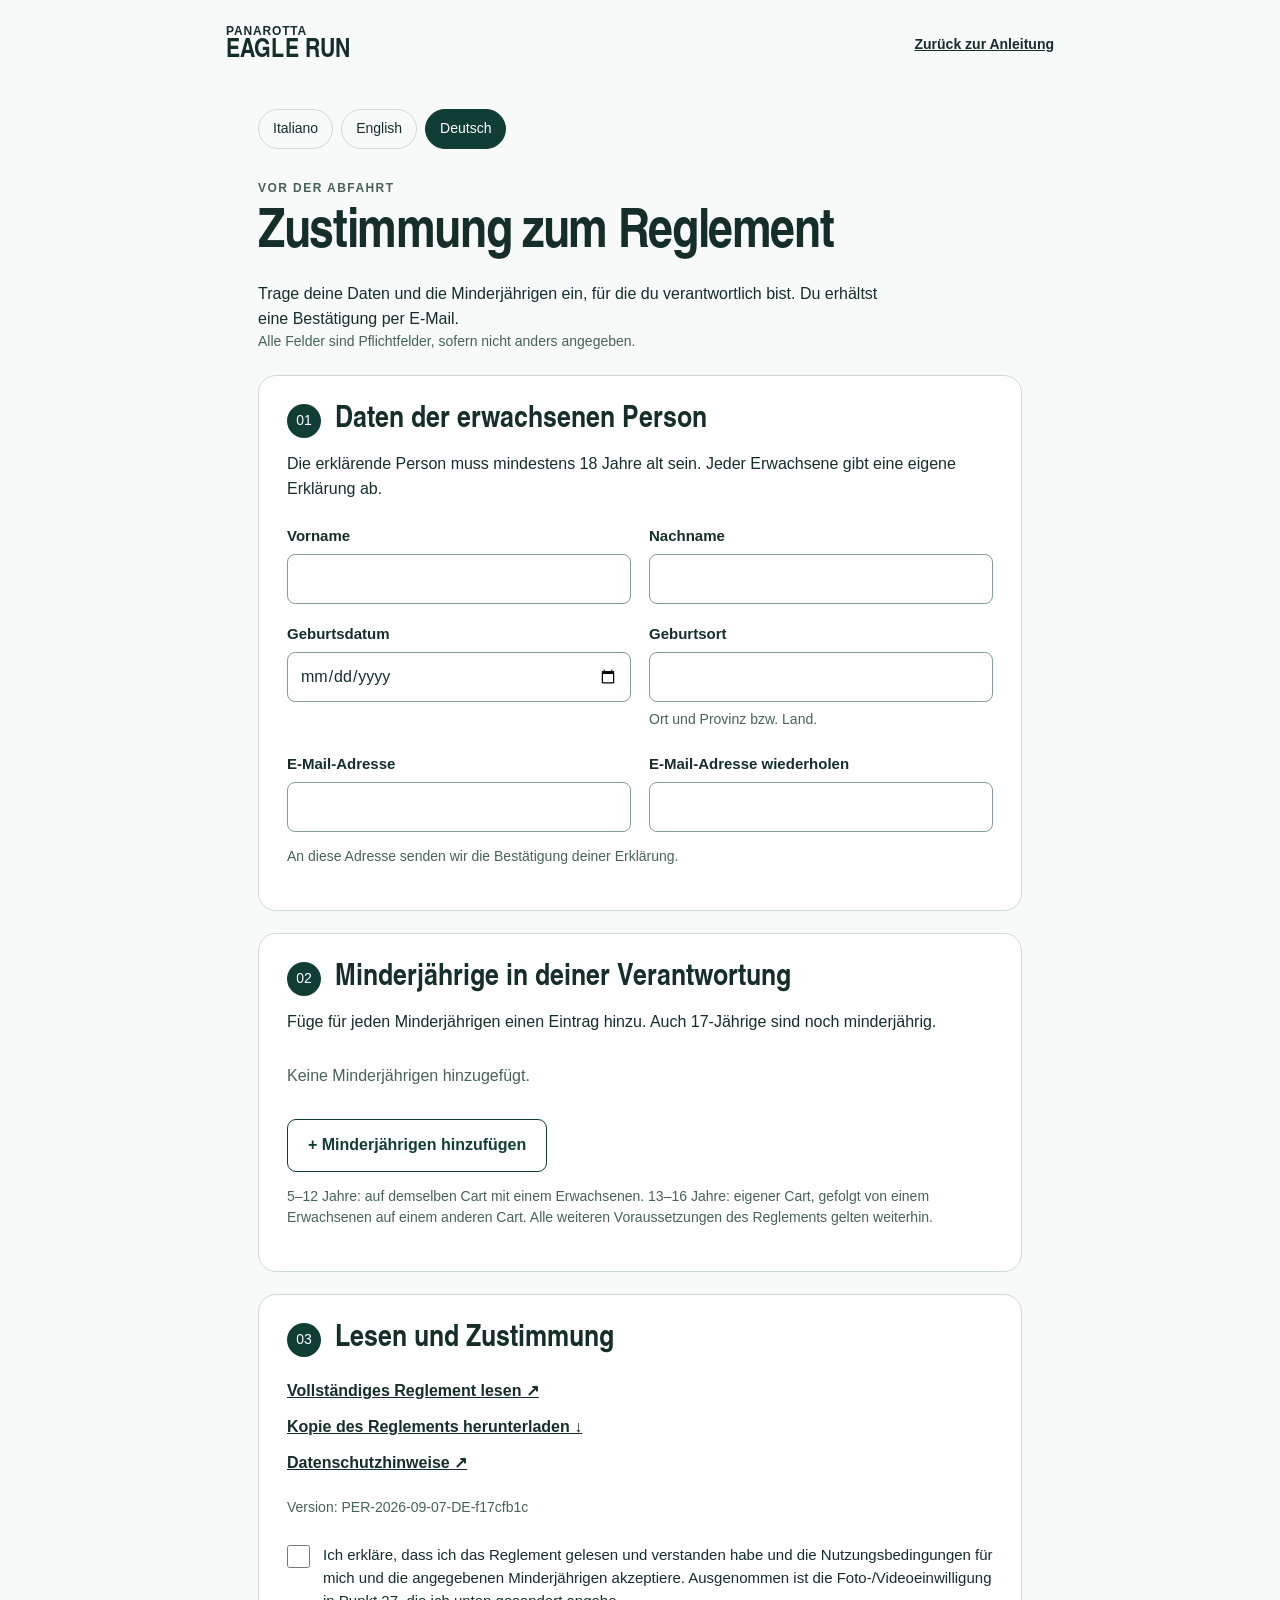
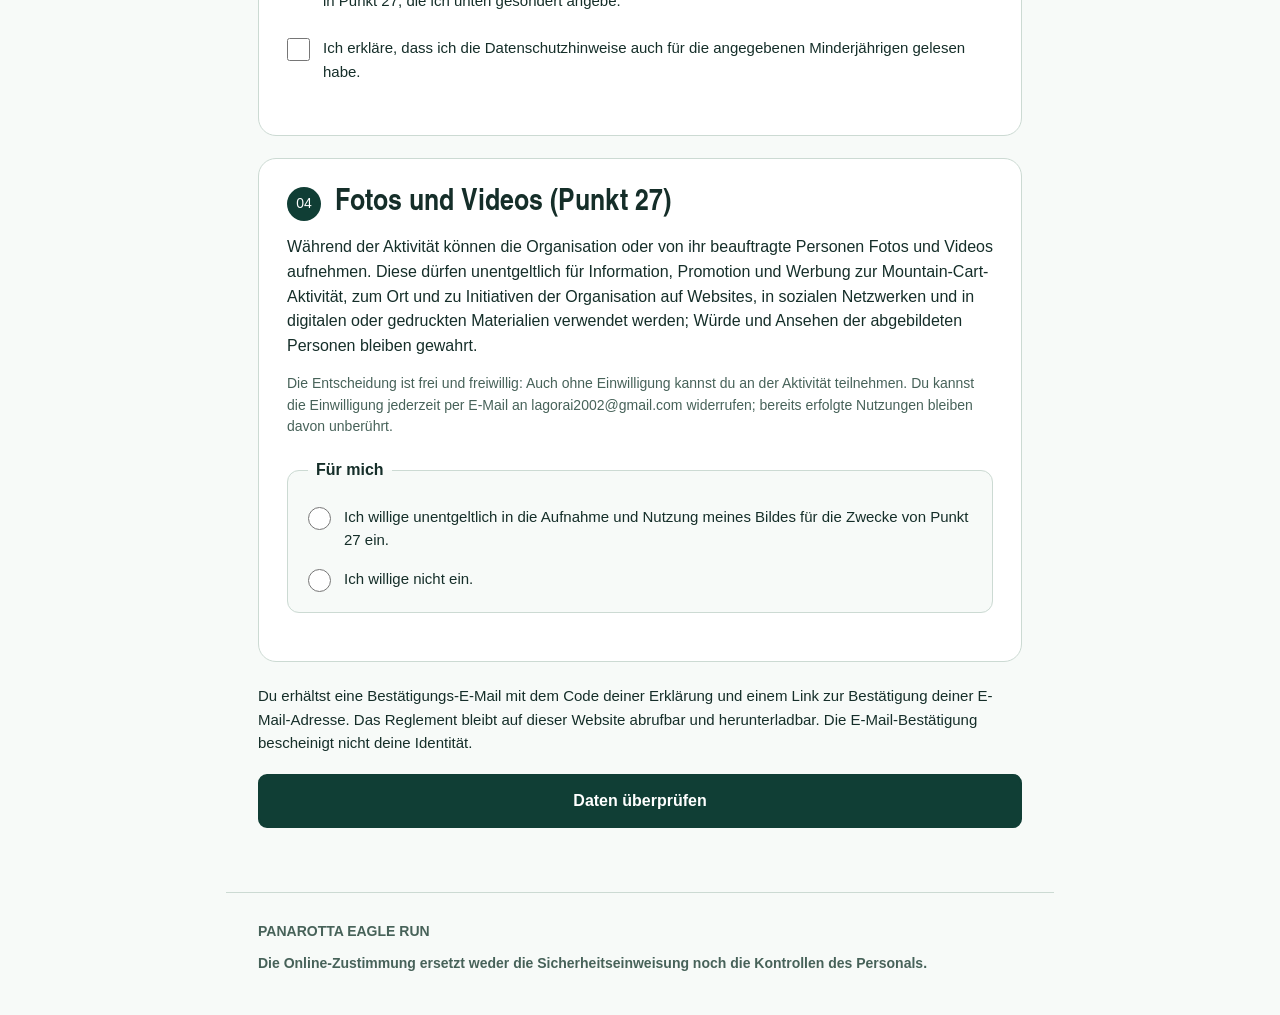
==== commit c3683e9f: "E-mail di conferma senza copia del regolamento: testi aggiornati" ====
--- a/accettazione-de.html
+++ b/accettazione-de.html
@@ -1,10 +1,10 @@
-<!doctype html><html lang="de"><head><meta charset="utf-8"><meta name="viewport" content="width=device-width,initial-scale=1"><meta name="robots" content="noindex,nofollow"><meta name="theme-color" content="#103e35"><title>Zustimmung zum Reglement | Panarotta Eagle Run</title><link rel="icon" href="assets/favicon.svg" type="image/svg+xml"><link rel="stylesheet" href="styles.css"><link rel="stylesheet" href="registration.css"><link rel="stylesheet" href="consent.css"></head><body class="registration-page"><header class="masthead"><a class="brand" href="de.html"><span>PANAROTTA<strong>EAGLE RUN</strong></span></a><a class="return-link" href="de.html#accettazione">Zurück zur Anleitung</a></header><main class="form-main"><nav class="form-languages" aria-label="Lingua / Language / Sprache"><a href="accettazione-it.html" lang="it">Italiano</a><a href="accettazione-en.html" lang="en">English</a><a href="accettazione-de.html" lang="de" aria-current="page">Deutsch</a></nav><div class="eyebrow">VOR DER ABFAHRT</div><h1>Zustimmung zum Reglement</h1><p class="form-lead">Trage deine Daten und die Minderjährigen ein, für die du verantwortlich bist. Du erhältst eine Kopie des Reglements per E-Mail.</p><div class="form-notice" id="availability" role="status">Die Online-Registrierung ist noch nicht aktiv. Bitte wende dich zur Zustimmung an das Personal.</div><noscript><p class="form-notice">Zum Ausfüllen ist JavaScript erforderlich. Das Reglement bleibt lesbar.</p></noscript><p class="required-note">Alle Felder sind Pflichtfelder, sofern nicht anders angegeben.</p>
+<!doctype html><html lang="de"><head><meta charset="utf-8"><meta name="viewport" content="width=device-width,initial-scale=1"><meta name="robots" content="noindex,nofollow"><meta name="theme-color" content="#103e35"><title>Zustimmung zum Reglement | Panarotta Eagle Run</title><link rel="icon" href="assets/favicon.svg" type="image/svg+xml"><link rel="stylesheet" href="styles.css"><link rel="stylesheet" href="registration.css"><link rel="stylesheet" href="consent.css"></head><body class="registration-page"><header class="masthead"><a class="brand" href="de.html"><span>PANAROTTA<strong>EAGLE RUN</strong></span></a><a class="return-link" href="de.html#accettazione">Zurück zur Anleitung</a></header><main class="form-main"><nav class="form-languages" aria-label="Lingua / Language / Sprache"><a href="accettazione-it.html" lang="it">Italiano</a><a href="accettazione-en.html" lang="en">English</a><a href="accettazione-de.html" lang="de" aria-current="page">Deutsch</a></nav><div class="eyebrow">VOR DER ABFAHRT</div><h1>Zustimmung zum Reglement</h1><p class="form-lead">Trage deine Daten und die Minderjährigen ein, für die du verantwortlich bist. Du erhältst eine Bestätigung per E-Mail.</p><div class="form-notice" id="availability" role="status">Die Online-Registrierung ist noch nicht aktiv. Bitte wende dich zur Zustimmung an das Personal.</div><noscript><p class="form-notice">Zum Ausfüllen ist JavaScript erforderlich. Das Reglement bleibt lesbar.</p></noscript><p class="required-note">Alle Felder sind Pflichtfelder, sofern nicht anders angegeben.</p>
 <form id="acceptance-form" novalidate autocomplete="on">
-<section class="form-panel"><div class="form-heading"><span>01</span><h2>Daten der erwachsenen Person</h2></div><p>Die erklärende Person muss mindestens 18 Jahre alt sein. Jeder Erwachsene gibt eine eigene Erklärung ab.</p><div class="form-grid"><label for="adult-firstName">Vorname<input id="adult-firstName" name="firstName" type="text" required autocomplete="given-name" maxlength="120" data-person-input disabled></label><label for="adult-lastName">Nachname<input id="adult-lastName" name="lastName" type="text" required autocomplete="family-name" maxlength="120" data-person-input disabled></label><label for="adult-birthDate">Geburtsdatum<input id="adult-birthDate" name="birthDate" type="date" required autocomplete="bday" data-person-input disabled></label><label for="adult-birthPlace">Geburtsort<input id="adult-birthPlace" name="birthPlace" type="text" required autocomplete="off" maxlength="120" data-person-input disabled><small>Ort und Provinz bzw. Land.</small></label></div><div class="form-grid"><label for="adult-email">E-Mail-Adresse<input id="adult-email" name="email" type="email" required autocomplete="email" maxlength="254" inputmode="email" autocapitalize="none" spellcheck="false" data-person-input disabled></label><label for="adult-emailConfirm">E-Mail-Adresse wiederholen<input id="adult-emailConfirm" name="emailConfirm" type="email" required autocomplete="off" maxlength="254" inputmode="email" autocapitalize="none" spellcheck="false" data-person-input disabled></label></div><p class="field-note">An diese Adresse senden wir die Bestätigung und eine Kopie des Reglements.</p></section>
+<section class="form-panel"><div class="form-heading"><span>01</span><h2>Daten der erwachsenen Person</h2></div><p>Die erklärende Person muss mindestens 18 Jahre alt sein. Jeder Erwachsene gibt eine eigene Erklärung ab.</p><div class="form-grid"><label for="adult-firstName">Vorname<input id="adult-firstName" name="firstName" type="text" required autocomplete="given-name" maxlength="120" data-person-input disabled></label><label for="adult-lastName">Nachname<input id="adult-lastName" name="lastName" type="text" required autocomplete="family-name" maxlength="120" data-person-input disabled></label><label for="adult-birthDate">Geburtsdatum<input id="adult-birthDate" name="birthDate" type="date" required autocomplete="bday" data-person-input disabled></label><label for="adult-birthPlace">Geburtsort<input id="adult-birthPlace" name="birthPlace" type="text" required autocomplete="off" maxlength="120" data-person-input disabled><small>Ort und Provinz bzw. Land.</small></label></div><div class="form-grid"><label for="adult-email">E-Mail-Adresse<input id="adult-email" name="email" type="email" required autocomplete="email" maxlength="254" inputmode="email" autocapitalize="none" spellcheck="false" data-person-input disabled></label><label for="adult-emailConfirm">E-Mail-Adresse wiederholen<input id="adult-emailConfirm" name="emailConfirm" type="email" required autocomplete="off" maxlength="254" inputmode="email" autocapitalize="none" spellcheck="false" data-person-input disabled></label></div><p class="field-note">An diese Adresse senden wir die Bestätigung deiner Erklärung.</p></section>
 <section class="form-panel"><div class="form-heading"><span>02</span><h2>Minderjährige in deiner Verantwortung</h2></div><p>Füge für jeden Minderjährigen einen Eintrag hinzu. Auch 17-Jährige sind noch minderjährig.</p><div id="minors-list"></div><p class="empty-minors" id="no-minors">Keine Minderjährigen hinzugefügt.</p><button type="button" class="secondary-button" id="add-minor">+ Minderjährigen hinzufügen</button><p class="field-note">5–12 Jahre: auf demselben Cart mit einem Erwachsenen. 13–16 Jahre: eigener Cart, gefolgt von einem Erwachsenen auf einem anderen Cart. Alle weiteren Voraussetzungen des Reglements gelten weiterhin.</p><label class="check-label" id="authority-label" hidden><input type="checkbox" id="authority" data-person-input disabled><span>Ich erkläre, dass ich berechtigt bin, diese Erklärung für die angegebenen Minderjährigen abzugeben und die im Reglement vorgesehene Verantwortung als erwachsene Begleitperson zu übernehmen.</span></label></section>
 <section class="form-panel"><div class="form-heading"><span>03</span><h2>Lesen und Zustimmung</h2></div><div class="document-links"><a href="regolamento-de.html" target="_blank" rel="noopener">Vollständiges Reglement lesen ↗</a><a href="regolamento-de.txt" download>Kopie des Reglements herunterladen ↓</a><a href="privacy-de.html" target="_blank" rel="noopener">Datenschutzhinweise ↗</a></div><p class="version-line" id="regulation-version"></p><label class="check-label"><input type="checkbox" id="terms" data-person-input disabled required><span>Ich erkläre, dass ich das Reglement gelesen und verstanden habe und die Nutzungsbedingungen für mich und die angegebenen Minderjährigen akzeptiere. Ausgenommen ist die Foto-/Videoeinwilligung in Punkt 27, die ich unten gesondert angebe.</span></label><label class="check-label"><input type="checkbox" id="privacy" data-person-input disabled required><span>Ich erkläre, dass ich die Datenschutzhinweise auch für die angegebenen Minderjährigen gelesen habe.</span></label></section>
 <section class="form-panel photo-panel" id="photo-panel"><div class="form-heading"><span>04</span><h2>Fotos und Videos (Punkt 27)</h2></div><p>Während der Aktivität können die Organisation oder von ihr beauftragte Personen Fotos und Videos aufnehmen. Diese dürfen unentgeltlich für Information, Promotion und Werbung zur Mountain-Cart-Aktivität, zum Ort und zu Initiativen der Organisation auf Websites, in sozialen Netzwerken und in digitalen oder gedruckten Materialien verwendet werden; Würde und Ansehen der abgebildeten Personen bleiben gewahrt.</p><p class="field-note">Die Entscheidung ist frei und freiwillig: Auch ohne Einwilligung kannst du an der Aktivität teilnehmen. Du kannst die Einwilligung jederzeit per E-Mail an lagorai2002@gmail.com widerrufen; bereits erfolgte Nutzungen bleiben davon unberührt.</p><fieldset class="photo-choice" data-photo-for="adult"><legend>Für mich</legend><label class="check-label"><input type="radio" name="photo-adult" value="yes" required data-person-input disabled><span>Ich willige unentgeltlich in die Aufnahme und Nutzung meines Bildes für die Zwecke von Punkt 27 ein.</span></label><label class="check-label"><input type="radio" name="photo-adult" value="no" required data-person-input disabled><span>Ich willige nicht ein.</span></label></fieldset><div id="photo-minors"></div><p class="field-note" id="photo-minor-note" hidden>Für Minderjährige kann nur ein Elternteil oder eine sorgeberechtigte Person einwilligen.</p></section>
-<div class="form-error" id="form-error" role="alert" hidden></div><div class="form-actions"><p>Du erhältst eine Kopie des Reglements und einen Link zur Bestätigung deiner E-Mail-Adresse. Die E-Mail-Bestätigung bescheinigt nicht deine Identität.</p><button class="primary-button" type="submit" id="review-button" disabled>Daten überprüfen</button></div></form>
-<section class="form-panel review-panel" id="review-panel" hidden tabindex="-1"><h2>Vor dem Bestätigen überprüfen</h2><div id="review-data"></div><p>Du erhältst eine Kopie des Reglements und einen Link zur Bestätigung deiner E-Mail-Adresse. Die E-Mail-Bestätigung bescheinigt nicht deine Identität.</p><div class="review-actions"><button type="button" class="secondary-button" id="edit-button">Daten bearbeiten</button><button type="button" class="primary-button" id="send-button">Bestätigen und E-Mail erhalten</button></div><p id="send-error" class="form-error" role="alert" hidden></p></section>
+<div class="form-error" id="form-error" role="alert" hidden></div><div class="form-actions"><p>Du erhältst eine Bestätigungs-E-Mail mit dem Code deiner Erklärung und einem Link zur Bestätigung deiner E-Mail-Adresse. Das Reglement bleibt auf dieser Website abrufbar und herunterladbar. Die E-Mail-Bestätigung bescheinigt nicht deine Identität.</p><button class="primary-button" type="submit" id="review-button" disabled>Daten überprüfen</button></div></form>
+<section class="form-panel review-panel" id="review-panel" hidden tabindex="-1"><h2>Vor dem Bestätigen überprüfen</h2><div id="review-data"></div><p>Du erhältst eine Bestätigungs-E-Mail mit dem Code deiner Erklärung und einem Link zur Bestätigung deiner E-Mail-Adresse. Das Reglement bleibt auf dieser Website abrufbar und herunterladbar. Die E-Mail-Bestätigung bescheinigt nicht deine Identität.</p><div class="review-actions"><button type="button" class="secondary-button" id="edit-button">Daten bearbeiten</button><button type="button" class="primary-button" id="send-button">Bestätigen und E-Mail erhalten</button></div><p id="send-error" class="form-error" role="alert" hidden></p></section>
 <section class="form-panel result-panel" id="result-panel" tabindex="-1" hidden><h2>Erklärung erfasst, E-Mail noch zu bestätigen</h2><p>Code der Erklärung: <strong id="reference"></strong></p><p id="result-message" role="status"></p><div class="document-links"><a href="regolamento-de.txt" download>Kopie des Reglements herunterladen ↓</a></div><button type="button" class="secondary-button" id="retry-button" hidden>E-Mail erneut senden</button></section></main>
 <template id="minor-template"><fieldset class="minor-card"><legend>Minderjähriger <span class="minor-number"></span></legend><div class="minor-fields"><div class="form-grid"><label for="minor-TEMPLATE-firstName">Vorname<input id="minor-TEMPLATE-firstName" name="firstName" type="text" required autocomplete="off" maxlength="120" data-person-input disabled></label><label for="minor-TEMPLATE-lastName">Nachname<input id="minor-TEMPLATE-lastName" name="lastName" type="text" required autocomplete="off" maxlength="120" data-person-input disabled></label><label for="minor-TEMPLATE-birthDate">Geburtsdatum<input id="minor-TEMPLATE-birthDate" name="birthDate" type="date" required autocomplete="off" data-person-input disabled></label><label for="minor-TEMPLATE-birthPlace">Geburtsort<input id="minor-TEMPLATE-birthPlace" name="birthPlace" type="text" required autocomplete="off" maxlength="120" data-person-input disabled><small>Ort und Provinz bzw. Land.</small></label></div></div><label>Deine Funktion<select name="role" required data-person-input disabled><option value="">Auswählen</option><option value="parent">Elternteil</option><option value="guardian">Vormund</option><option value="authorized">Andere berechtigte erwachsene Person</option></select></label><button class="remove-minor" type="button">Entfernen</button></fieldset></template><footer><span>PANAROTTA EAGLE RUN</span><p>Die Online-Zustimmung ersetzt weder die Sicherheitseinweisung noch die Kontrollen des Personals.</p></footer><script src="config.js"></script><script type="module" src="registration.js"></script></body></html>
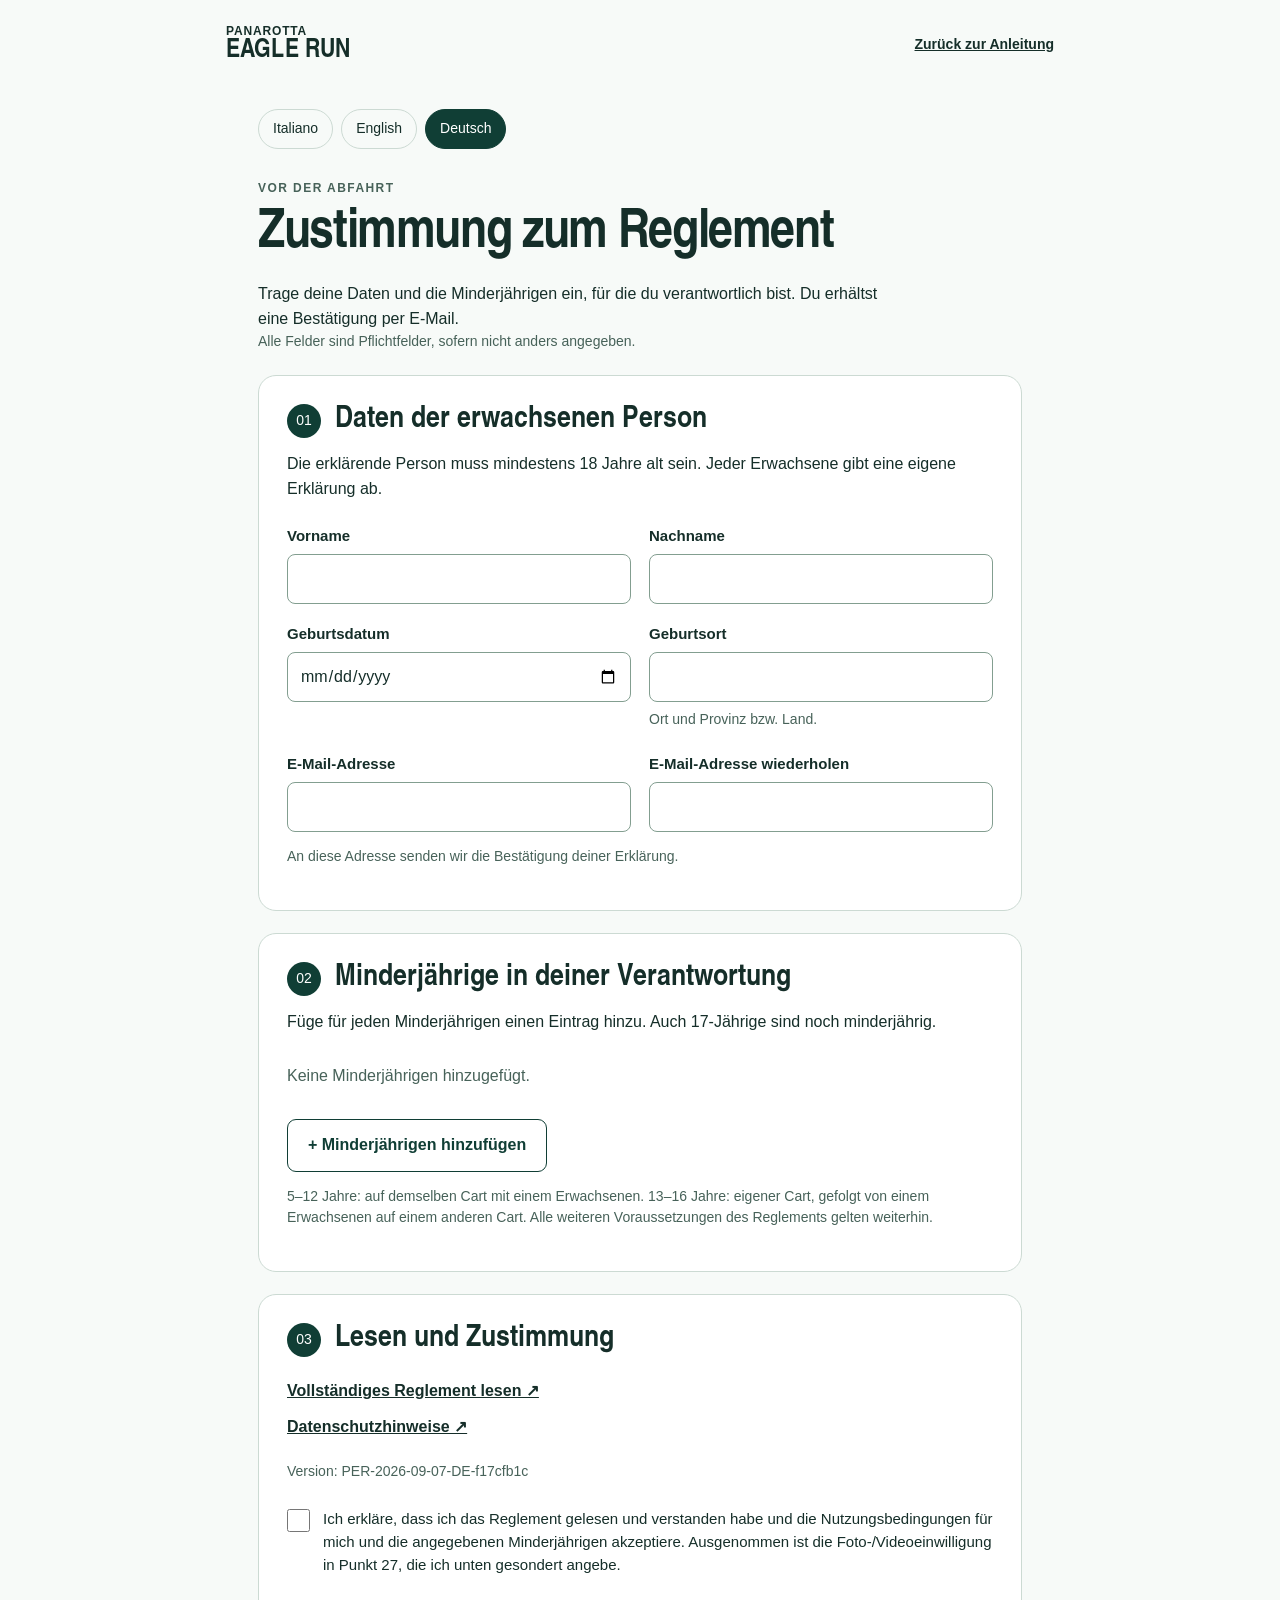
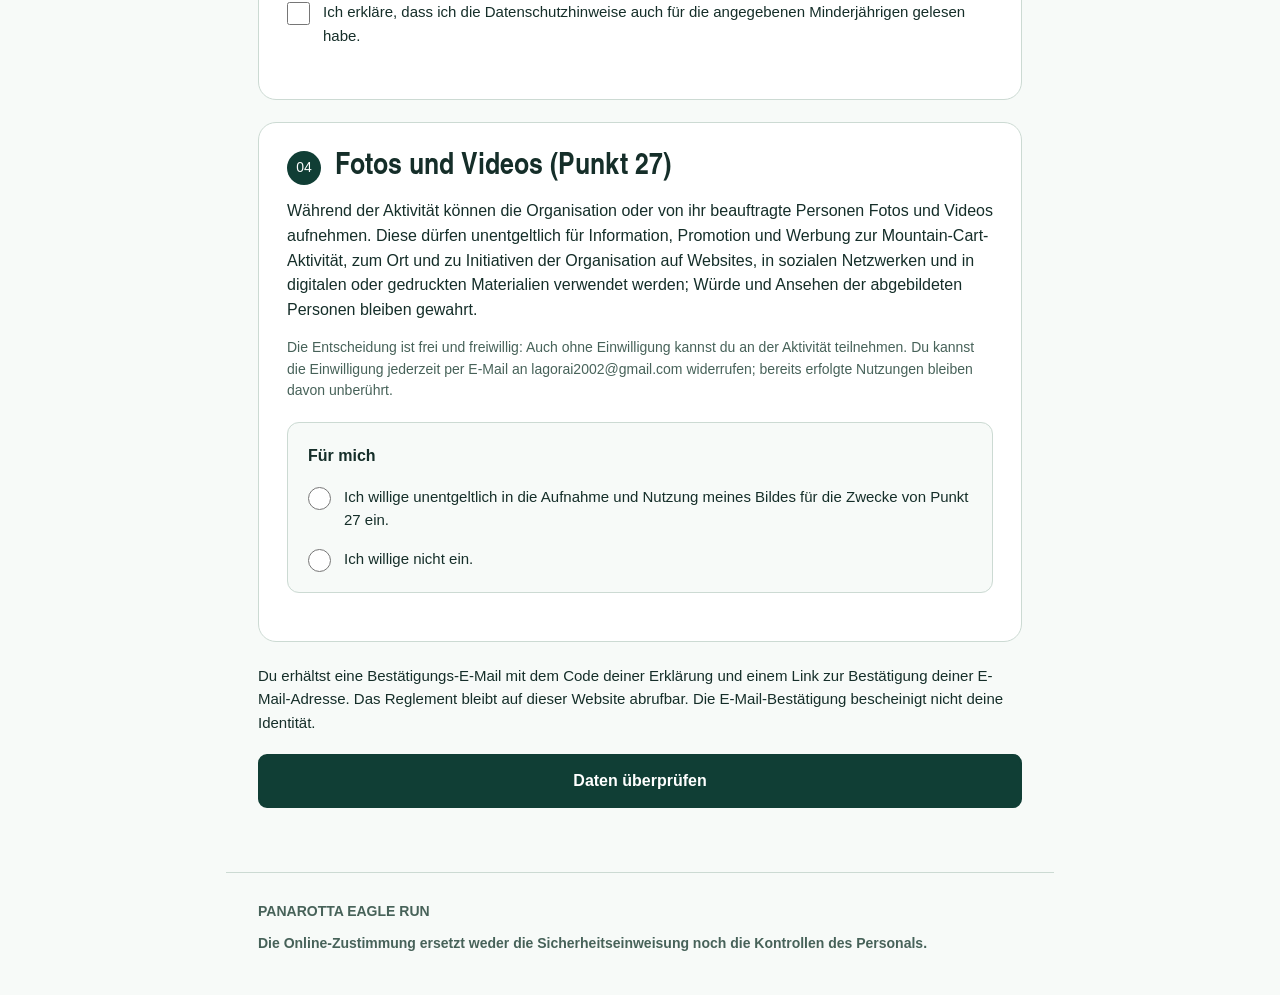
==== commit 546532e4: "Rimossi i download del regolamento e del PDF originale; correzioni per la visualizzazione da telefon" ====
--- a/accettazione-de.html
+++ b/accettazione-de.html
@@ -1,10 +1,10 @@
-<!doctype html><html lang="de"><head><meta charset="utf-8"><meta name="viewport" content="width=device-width,initial-scale=1"><meta name="robots" content="noindex,nofollow"><meta name="theme-color" content="#103e35"><title>Zustimmung zum Reglement | Panarotta Eagle Run</title><link rel="icon" href="assets/favicon.svg" type="image/svg+xml"><link rel="stylesheet" href="styles.css"><link rel="stylesheet" href="registration.css"><link rel="stylesheet" href="consent.css"></head><body class="registration-page"><header class="masthead"><a class="brand" href="de.html"><span>PANAROTTA<strong>EAGLE RUN</strong></span></a><a class="return-link" href="de.html#accettazione">Zurück zur Anleitung</a></header><main class="form-main"><nav class="form-languages" aria-label="Lingua / Language / Sprache"><a href="accettazione-it.html" lang="it">Italiano</a><a href="accettazione-en.html" lang="en">English</a><a href="accettazione-de.html" lang="de" aria-current="page">Deutsch</a></nav><div class="eyebrow">VOR DER ABFAHRT</div><h1>Zustimmung zum Reglement</h1><p class="form-lead">Trage deine Daten und die Minderjährigen ein, für die du verantwortlich bist. Du erhältst eine Bestätigung per E-Mail.</p><div class="form-notice" id="availability" role="status">Die Online-Registrierung ist noch nicht aktiv. Bitte wende dich zur Zustimmung an das Personal.</div><noscript><p class="form-notice">Zum Ausfüllen ist JavaScript erforderlich. Das Reglement bleibt lesbar.</p></noscript><p class="required-note">Alle Felder sind Pflichtfelder, sofern nicht anders angegeben.</p>
+<!doctype html><html lang="de"><head><meta charset="utf-8"><meta name="viewport" content="width=device-width,initial-scale=1"><meta name="robots" content="noindex,nofollow"><meta name="theme-color" content="#103e35"><title>Zustimmung zum Reglement | Panarotta Eagle Run</title><link rel="icon" href="assets/favicon.svg" type="image/svg+xml"><link rel="stylesheet" href="styles.css"><link rel="stylesheet" href="registration.css"><link rel="stylesheet" href="consent.css"><link rel="stylesheet" href="mobile.css"></head><body class="registration-page"><header class="masthead"><a class="brand" href="de.html"><span>PANAROTTA<strong>EAGLE RUN</strong></span></a><a class="return-link" href="de.html#accettazione">Zurück zur Anleitung</a></header><main class="form-main"><nav class="form-languages" aria-label="Lingua / Language / Sprache"><a href="accettazione-it.html" lang="it">Italiano</a><a href="accettazione-en.html" lang="en">English</a><a href="accettazione-de.html" lang="de" aria-current="page">Deutsch</a></nav><div class="eyebrow">VOR DER ABFAHRT</div><h1>Zustimmung zum Reglement</h1><p class="form-lead">Trage deine Daten und die Minderjährigen ein, für die du verantwortlich bist. Du erhältst eine Bestätigung per E-Mail.</p><div class="form-notice" id="availability" role="status">Die Online-Registrierung ist noch nicht aktiv. Bitte wende dich zur Zustimmung an das Personal.</div><noscript><p class="form-notice">Zum Ausfüllen ist JavaScript erforderlich. Das Reglement bleibt lesbar.</p></noscript><p class="required-note">Alle Felder sind Pflichtfelder, sofern nicht anders angegeben.</p>
 <form id="acceptance-form" novalidate autocomplete="on">
 <section class="form-panel"><div class="form-heading"><span>01</span><h2>Daten der erwachsenen Person</h2></div><p>Die erklärende Person muss mindestens 18 Jahre alt sein. Jeder Erwachsene gibt eine eigene Erklärung ab.</p><div class="form-grid"><label for="adult-firstName">Vorname<input id="adult-firstName" name="firstName" type="text" required autocomplete="given-name" maxlength="120" data-person-input disabled></label><label for="adult-lastName">Nachname<input id="adult-lastName" name="lastName" type="text" required autocomplete="family-name" maxlength="120" data-person-input disabled></label><label for="adult-birthDate">Geburtsdatum<input id="adult-birthDate" name="birthDate" type="date" required autocomplete="bday" data-person-input disabled></label><label for="adult-birthPlace">Geburtsort<input id="adult-birthPlace" name="birthPlace" type="text" required autocomplete="off" maxlength="120" data-person-input disabled><small>Ort und Provinz bzw. Land.</small></label></div><div class="form-grid"><label for="adult-email">E-Mail-Adresse<input id="adult-email" name="email" type="email" required autocomplete="email" maxlength="254" inputmode="email" autocapitalize="none" spellcheck="false" data-person-input disabled></label><label for="adult-emailConfirm">E-Mail-Adresse wiederholen<input id="adult-emailConfirm" name="emailConfirm" type="email" required autocomplete="off" maxlength="254" inputmode="email" autocapitalize="none" spellcheck="false" data-person-input disabled></label></div><p class="field-note">An diese Adresse senden wir die Bestätigung deiner Erklärung.</p></section>
 <section class="form-panel"><div class="form-heading"><span>02</span><h2>Minderjährige in deiner Verantwortung</h2></div><p>Füge für jeden Minderjährigen einen Eintrag hinzu. Auch 17-Jährige sind noch minderjährig.</p><div id="minors-list"></div><p class="empty-minors" id="no-minors">Keine Minderjährigen hinzugefügt.</p><button type="button" class="secondary-button" id="add-minor">+ Minderjährigen hinzufügen</button><p class="field-note">5–12 Jahre: auf demselben Cart mit einem Erwachsenen. 13–16 Jahre: eigener Cart, gefolgt von einem Erwachsenen auf einem anderen Cart. Alle weiteren Voraussetzungen des Reglements gelten weiterhin.</p><label class="check-label" id="authority-label" hidden><input type="checkbox" id="authority" data-person-input disabled><span>Ich erkläre, dass ich berechtigt bin, diese Erklärung für die angegebenen Minderjährigen abzugeben und die im Reglement vorgesehene Verantwortung als erwachsene Begleitperson zu übernehmen.</span></label></section>
-<section class="form-panel"><div class="form-heading"><span>03</span><h2>Lesen und Zustimmung</h2></div><div class="document-links"><a href="regolamento-de.html" target="_blank" rel="noopener">Vollständiges Reglement lesen ↗</a><a href="regolamento-de.txt" download>Kopie des Reglements herunterladen ↓</a><a href="privacy-de.html" target="_blank" rel="noopener">Datenschutzhinweise ↗</a></div><p class="version-line" id="regulation-version"></p><label class="check-label"><input type="checkbox" id="terms" data-person-input disabled required><span>Ich erkläre, dass ich das Reglement gelesen und verstanden habe und die Nutzungsbedingungen für mich und die angegebenen Minderjährigen akzeptiere. Ausgenommen ist die Foto-/Videoeinwilligung in Punkt 27, die ich unten gesondert angebe.</span></label><label class="check-label"><input type="checkbox" id="privacy" data-person-input disabled required><span>Ich erkläre, dass ich die Datenschutzhinweise auch für die angegebenen Minderjährigen gelesen habe.</span></label></section>
+<section class="form-panel"><div class="form-heading"><span>03</span><h2>Lesen und Zustimmung</h2></div><div class="document-links"><a href="regolamento-de.html" target="_blank" rel="noopener">Vollständiges Reglement lesen ↗</a><a href="privacy-de.html" target="_blank" rel="noopener">Datenschutzhinweise ↗</a></div><p class="version-line" id="regulation-version"></p><label class="check-label"><input type="checkbox" id="terms" data-person-input disabled required><span>Ich erkläre, dass ich das Reglement gelesen und verstanden habe und die Nutzungsbedingungen für mich und die angegebenen Minderjährigen akzeptiere. Ausgenommen ist die Foto-/Videoeinwilligung in Punkt 27, die ich unten gesondert angebe.</span></label><label class="check-label"><input type="checkbox" id="privacy" data-person-input disabled required><span>Ich erkläre, dass ich die Datenschutzhinweise auch für die angegebenen Minderjährigen gelesen habe.</span></label></section>
 <section class="form-panel photo-panel" id="photo-panel"><div class="form-heading"><span>04</span><h2>Fotos und Videos (Punkt 27)</h2></div><p>Während der Aktivität können die Organisation oder von ihr beauftragte Personen Fotos und Videos aufnehmen. Diese dürfen unentgeltlich für Information, Promotion und Werbung zur Mountain-Cart-Aktivität, zum Ort und zu Initiativen der Organisation auf Websites, in sozialen Netzwerken und in digitalen oder gedruckten Materialien verwendet werden; Würde und Ansehen der abgebildeten Personen bleiben gewahrt.</p><p class="field-note">Die Entscheidung ist frei und freiwillig: Auch ohne Einwilligung kannst du an der Aktivität teilnehmen. Du kannst die Einwilligung jederzeit per E-Mail an lagorai2002@gmail.com widerrufen; bereits erfolgte Nutzungen bleiben davon unberührt.</p><fieldset class="photo-choice" data-photo-for="adult"><legend>Für mich</legend><label class="check-label"><input type="radio" name="photo-adult" value="yes" required data-person-input disabled><span>Ich willige unentgeltlich in die Aufnahme und Nutzung meines Bildes für die Zwecke von Punkt 27 ein.</span></label><label class="check-label"><input type="radio" name="photo-adult" value="no" required data-person-input disabled><span>Ich willige nicht ein.</span></label></fieldset><div id="photo-minors"></div><p class="field-note" id="photo-minor-note" hidden>Für Minderjährige kann nur ein Elternteil oder eine sorgeberechtigte Person einwilligen.</p></section>
-<div class="form-error" id="form-error" role="alert" hidden></div><div class="form-actions"><p>Du erhältst eine Bestätigungs-E-Mail mit dem Code deiner Erklärung und einem Link zur Bestätigung deiner E-Mail-Adresse. Das Reglement bleibt auf dieser Website abrufbar und herunterladbar. Die E-Mail-Bestätigung bescheinigt nicht deine Identität.</p><button class="primary-button" type="submit" id="review-button" disabled>Daten überprüfen</button></div></form>
-<section class="form-panel review-panel" id="review-panel" hidden tabindex="-1"><h2>Vor dem Bestätigen überprüfen</h2><div id="review-data"></div><p>Du erhältst eine Bestätigungs-E-Mail mit dem Code deiner Erklärung und einem Link zur Bestätigung deiner E-Mail-Adresse. Das Reglement bleibt auf dieser Website abrufbar und herunterladbar. Die E-Mail-Bestätigung bescheinigt nicht deine Identität.</p><div class="review-actions"><button type="button" class="secondary-button" id="edit-button">Daten bearbeiten</button><button type="button" class="primary-button" id="send-button">Bestätigen und E-Mail erhalten</button></div><p id="send-error" class="form-error" role="alert" hidden></p></section>
-<section class="form-panel result-panel" id="result-panel" tabindex="-1" hidden><h2>Erklärung erfasst, E-Mail noch zu bestätigen</h2><p>Code der Erklärung: <strong id="reference"></strong></p><p id="result-message" role="status"></p><div class="document-links"><a href="regolamento-de.txt" download>Kopie des Reglements herunterladen ↓</a></div><button type="button" class="secondary-button" id="retry-button" hidden>E-Mail erneut senden</button></section></main>
+<div class="form-error" id="form-error" role="alert" hidden></div><div class="form-actions"><p>Du erhältst eine Bestätigungs-E-Mail mit dem Code deiner Erklärung und einem Link zur Bestätigung deiner E-Mail-Adresse. Das Reglement bleibt auf dieser Website abrufbar. Die E-Mail-Bestätigung bescheinigt nicht deine Identität.</p><button class="primary-button" type="submit" id="review-button" disabled>Daten überprüfen</button></div></form>
+<section class="form-panel review-panel" id="review-panel" hidden tabindex="-1"><h2>Vor dem Bestätigen überprüfen</h2><div id="review-data"></div><p>Du erhältst eine Bestätigungs-E-Mail mit dem Code deiner Erklärung und einem Link zur Bestätigung deiner E-Mail-Adresse. Das Reglement bleibt auf dieser Website abrufbar. Die E-Mail-Bestätigung bescheinigt nicht deine Identität.</p><div class="review-actions"><button type="button" class="secondary-button" id="edit-button">Daten bearbeiten</button><button type="button" class="primary-button" id="send-button">Bestätigen und E-Mail erhalten</button></div><p id="send-error" class="form-error" role="alert" hidden></p></section>
+<section class="form-panel result-panel" id="result-panel" tabindex="-1" hidden><h2>Erklärung erfasst, E-Mail noch zu bestätigen</h2><p>Code der Erklärung: <strong id="reference"></strong></p><p id="result-message" role="status"></p><button type="button" class="secondary-button" id="retry-button" hidden>E-Mail erneut senden</button></section></main>
 <template id="minor-template"><fieldset class="minor-card"><legend>Minderjähriger <span class="minor-number"></span></legend><div class="minor-fields"><div class="form-grid"><label for="minor-TEMPLATE-firstName">Vorname<input id="minor-TEMPLATE-firstName" name="firstName" type="text" required autocomplete="off" maxlength="120" data-person-input disabled></label><label for="minor-TEMPLATE-lastName">Nachname<input id="minor-TEMPLATE-lastName" name="lastName" type="text" required autocomplete="off" maxlength="120" data-person-input disabled></label><label for="minor-TEMPLATE-birthDate">Geburtsdatum<input id="minor-TEMPLATE-birthDate" name="birthDate" type="date" required autocomplete="off" data-person-input disabled></label><label for="minor-TEMPLATE-birthPlace">Geburtsort<input id="minor-TEMPLATE-birthPlace" name="birthPlace" type="text" required autocomplete="off" maxlength="120" data-person-input disabled><small>Ort und Provinz bzw. Land.</small></label></div></div><label>Deine Funktion<select name="role" required data-person-input disabled><option value="">Auswählen</option><option value="parent">Elternteil</option><option value="guardian">Vormund</option><option value="authorized">Andere berechtigte erwachsene Person</option></select></label><button class="remove-minor" type="button">Entfernen</button></fieldset></template><footer><span>PANAROTTA EAGLE RUN</span><p>Die Online-Zustimmung ersetzt weder die Sicherheitseinweisung noch die Kontrollen des Personals.</p></footer><script src="config.js"></script><script type="module" src="registration.js"></script></body></html>
--- a/mobile.css
+++ b/mobile.css
@@ -0,0 +1,23 @@
+/* [MODIFICA 25/11] Correzioni per la visualizzazione da telefono. Non cambia testi né stile, solo allineamenti. */
+
+/* Barra lingue fissa in alto: sfondo pieno e ombra leggera, così è chiaro che il contenuto scorre sotto
+   e le icone non sembrano "tagliate" o sovrapposte. */
+.language-bar{background:#f7faf8;box-shadow:0 6px 14px -10px #102e2973}
+
+/* Ancore (#before, #cart, #distance…): il titolo arriva sempre sotto la barra lingue. */
+.section,[id^="rule-"],.parts-list li,.distance-panel{scroll-margin-top:86px}
+
+/* Riquadri in alto (2 · 20 m · 50 m): il numero non finisce sotto la freccia sugli schermi stretti. */
+.quick-rules strong{white-space:nowrap}
+.quick-rules span{overflow-wrap:anywhere;-webkit-hyphens:auto;hyphens:auto}
+@media(max-width:640px){
+  .quick-rules strong{font-size:min(2.35rem,calc(15.5vw - 25px))}
+}
+@media(max-width:360px){
+  .quick-rules strong{font-size:calc(15.5vw - 25px)}
+}
+
+/* Foto e video: il titolo del riquadro (es. nome lungo del minore) va a capo dentro il riquadro, senza essere attraversato dal bordo. */
+.photo-choice legend{float:left;width:100%;padding:16px 0 18px;margin:0;line-height:1.35}
+.photo-choice legend+*{clear:both}
+.minor-card legend{max-width:100%;overflow-wrap:anywhere}
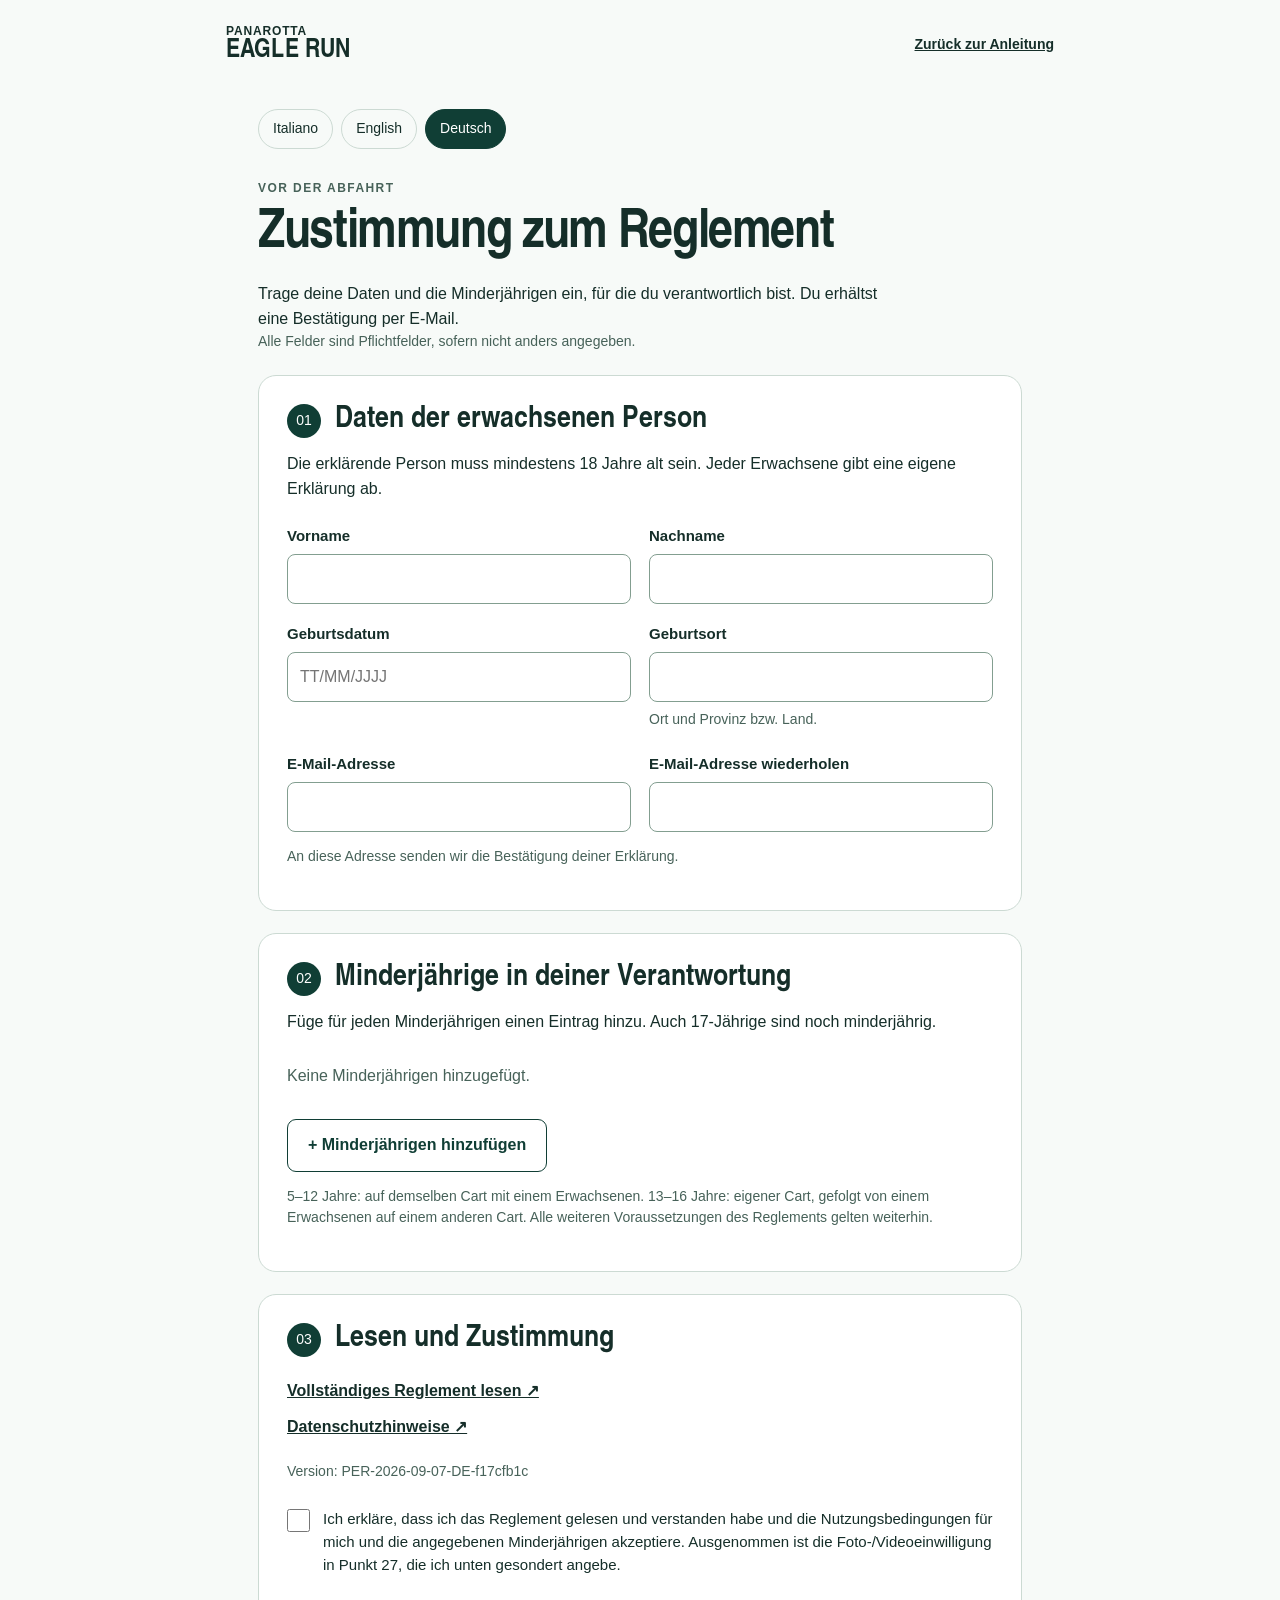
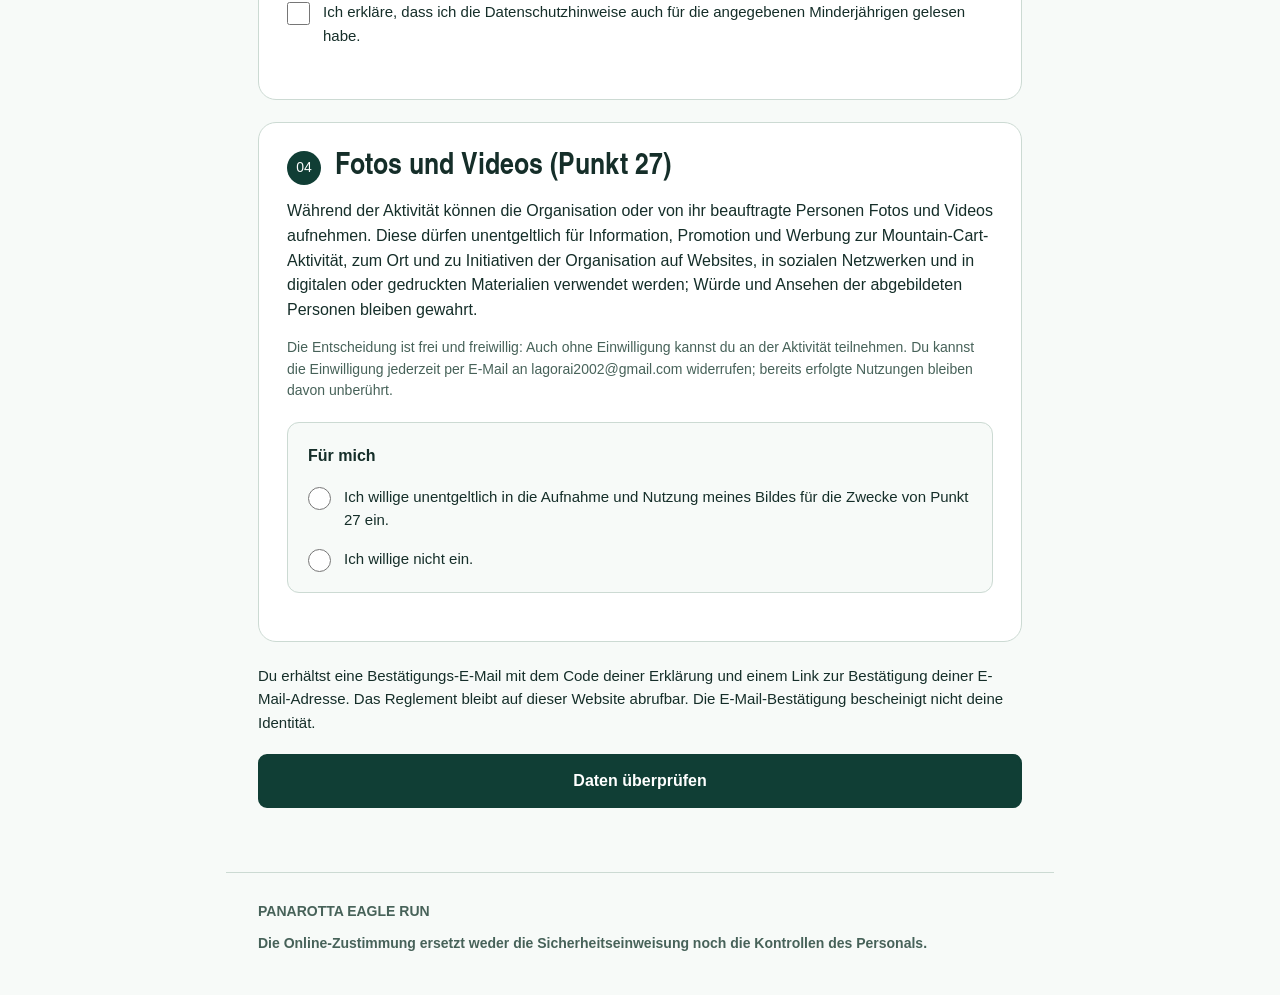
==== commit c416c0d1: "Data di nascita: campo di testo gg/mm/aaaa con maschera e controlli (iPhone); versioni ?v= per aggio" ====
--- a/accettazione-de.html
+++ b/accettazione-de.html
@@ -1,10 +1,10 @@
-<!doctype html><html lang="de"><head><meta charset="utf-8"><meta name="viewport" content="width=device-width,initial-scale=1"><meta name="robots" content="noindex,nofollow"><meta name="theme-color" content="#103e35"><title>Zustimmung zum Reglement | Panarotta Eagle Run</title><link rel="icon" href="assets/favicon.svg" type="image/svg+xml"><link rel="stylesheet" href="styles.css"><link rel="stylesheet" href="registration.css"><link rel="stylesheet" href="consent.css"><link rel="stylesheet" href="mobile.css"></head><body class="registration-page"><header class="masthead"><a class="brand" href="de.html"><span>PANAROTTA<strong>EAGLE RUN</strong></span></a><a class="return-link" href="de.html#accettazione">Zurück zur Anleitung</a></header><main class="form-main"><nav class="form-languages" aria-label="Lingua / Language / Sprache"><a href="accettazione-it.html" lang="it">Italiano</a><a href="accettazione-en.html" lang="en">English</a><a href="accettazione-de.html" lang="de" aria-current="page">Deutsch</a></nav><div class="eyebrow">VOR DER ABFAHRT</div><h1>Zustimmung zum Reglement</h1><p class="form-lead">Trage deine Daten und die Minderjährigen ein, für die du verantwortlich bist. Du erhältst eine Bestätigung per E-Mail.</p><div class="form-notice" id="availability" role="status">Die Online-Registrierung ist noch nicht aktiv. Bitte wende dich zur Zustimmung an das Personal.</div><noscript><p class="form-notice">Zum Ausfüllen ist JavaScript erforderlich. Das Reglement bleibt lesbar.</p></noscript><p class="required-note">Alle Felder sind Pflichtfelder, sofern nicht anders angegeben.</p>
+<!doctype html><html lang="de"><head><meta charset="utf-8"><meta name="viewport" content="width=device-width,initial-scale=1"><meta name="robots" content="noindex,nofollow"><meta name="theme-color" content="#103e35"><title>Zustimmung zum Reglement | Panarotta Eagle Run</title><link rel="icon" href="assets/favicon.svg" type="image/svg+xml"><link rel="stylesheet" href="styles.css?v=20261125c"><link rel="stylesheet" href="registration.css?v=20261125c"><link rel="stylesheet" href="consent.css?v=20261125c"><link rel="stylesheet" href="mobile.css?v=20261125c"></head><body class="registration-page"><header class="masthead"><a class="brand" href="de.html"><span>PANAROTTA<strong>EAGLE RUN</strong></span></a><a class="return-link" href="de.html#accettazione">Zurück zur Anleitung</a></header><main class="form-main"><nav class="form-languages" aria-label="Lingua / Language / Sprache"><a href="accettazione-it.html" lang="it">Italiano</a><a href="accettazione-en.html" lang="en">English</a><a href="accettazione-de.html" lang="de" aria-current="page">Deutsch</a></nav><div class="eyebrow">VOR DER ABFAHRT</div><h1>Zustimmung zum Reglement</h1><p class="form-lead">Trage deine Daten und die Minderjährigen ein, für die du verantwortlich bist. Du erhältst eine Bestätigung per E-Mail.</p><div class="form-notice" id="availability" role="status">Die Online-Registrierung ist noch nicht aktiv. Bitte wende dich zur Zustimmung an das Personal.</div><noscript><p class="form-notice">Zum Ausfüllen ist JavaScript erforderlich. Das Reglement bleibt lesbar.</p></noscript><p class="required-note">Alle Felder sind Pflichtfelder, sofern nicht anders angegeben.</p>
 <form id="acceptance-form" novalidate autocomplete="on">
-<section class="form-panel"><div class="form-heading"><span>01</span><h2>Daten der erwachsenen Person</h2></div><p>Die erklärende Person muss mindestens 18 Jahre alt sein. Jeder Erwachsene gibt eine eigene Erklärung ab.</p><div class="form-grid"><label for="adult-firstName">Vorname<input id="adult-firstName" name="firstName" type="text" required autocomplete="given-name" maxlength="120" data-person-input disabled></label><label for="adult-lastName">Nachname<input id="adult-lastName" name="lastName" type="text" required autocomplete="family-name" maxlength="120" data-person-input disabled></label><label for="adult-birthDate">Geburtsdatum<input id="adult-birthDate" name="birthDate" type="date" required autocomplete="bday" data-person-input disabled></label><label for="adult-birthPlace">Geburtsort<input id="adult-birthPlace" name="birthPlace" type="text" required autocomplete="off" maxlength="120" data-person-input disabled><small>Ort und Provinz bzw. Land.</small></label></div><div class="form-grid"><label for="adult-email">E-Mail-Adresse<input id="adult-email" name="email" type="email" required autocomplete="email" maxlength="254" inputmode="email" autocapitalize="none" spellcheck="false" data-person-input disabled></label><label for="adult-emailConfirm">E-Mail-Adresse wiederholen<input id="adult-emailConfirm" name="emailConfirm" type="email" required autocomplete="off" maxlength="254" inputmode="email" autocapitalize="none" spellcheck="false" data-person-input disabled></label></div><p class="field-note">An diese Adresse senden wir die Bestätigung deiner Erklärung.</p></section>
+<section class="form-panel"><div class="form-heading"><span>01</span><h2>Daten der erwachsenen Person</h2></div><p>Die erklärende Person muss mindestens 18 Jahre alt sein. Jeder Erwachsene gibt eine eigene Erklärung ab.</p><div class="form-grid"><label for="adult-firstName">Vorname<input id="adult-firstName" name="firstName" type="text" required autocomplete="given-name" maxlength="120" data-person-input disabled></label><label for="adult-lastName">Nachname<input id="adult-lastName" name="lastName" type="text" required autocomplete="family-name" maxlength="120" data-person-input disabled></label><label for="adult-birthDate">Geburtsdatum<input id="adult-birthDate" name="birthDate" type="text" inputmode="numeric" maxlength="10" placeholder="TT/MM/JJJJ" data-date required autocomplete="bday" data-person-input disabled></label><label for="adult-birthPlace">Geburtsort<input id="adult-birthPlace" name="birthPlace" type="text" required autocomplete="off" maxlength="120" data-person-input disabled><small>Ort und Provinz bzw. Land.</small></label></div><div class="form-grid"><label for="adult-email">E-Mail-Adresse<input id="adult-email" name="email" type="email" required autocomplete="email" maxlength="254" inputmode="email" autocapitalize="none" spellcheck="false" data-person-input disabled></label><label for="adult-emailConfirm">E-Mail-Adresse wiederholen<input id="adult-emailConfirm" name="emailConfirm" type="email" required autocomplete="off" maxlength="254" inputmode="email" autocapitalize="none" spellcheck="false" data-person-input disabled></label></div><p class="field-note">An diese Adresse senden wir die Bestätigung deiner Erklärung.</p></section>
 <section class="form-panel"><div class="form-heading"><span>02</span><h2>Minderjährige in deiner Verantwortung</h2></div><p>Füge für jeden Minderjährigen einen Eintrag hinzu. Auch 17-Jährige sind noch minderjährig.</p><div id="minors-list"></div><p class="empty-minors" id="no-minors">Keine Minderjährigen hinzugefügt.</p><button type="button" class="secondary-button" id="add-minor">+ Minderjährigen hinzufügen</button><p class="field-note">5–12 Jahre: auf demselben Cart mit einem Erwachsenen. 13–16 Jahre: eigener Cart, gefolgt von einem Erwachsenen auf einem anderen Cart. Alle weiteren Voraussetzungen des Reglements gelten weiterhin.</p><label class="check-label" id="authority-label" hidden><input type="checkbox" id="authority" data-person-input disabled><span>Ich erkläre, dass ich berechtigt bin, diese Erklärung für die angegebenen Minderjährigen abzugeben und die im Reglement vorgesehene Verantwortung als erwachsene Begleitperson zu übernehmen.</span></label></section>
 <section class="form-panel"><div class="form-heading"><span>03</span><h2>Lesen und Zustimmung</h2></div><div class="document-links"><a href="regolamento-de.html" target="_blank" rel="noopener">Vollständiges Reglement lesen ↗</a><a href="privacy-de.html" target="_blank" rel="noopener">Datenschutzhinweise ↗</a></div><p class="version-line" id="regulation-version"></p><label class="check-label"><input type="checkbox" id="terms" data-person-input disabled required><span>Ich erkläre, dass ich das Reglement gelesen und verstanden habe und die Nutzungsbedingungen für mich und die angegebenen Minderjährigen akzeptiere. Ausgenommen ist die Foto-/Videoeinwilligung in Punkt 27, die ich unten gesondert angebe.</span></label><label class="check-label"><input type="checkbox" id="privacy" data-person-input disabled required><span>Ich erkläre, dass ich die Datenschutzhinweise auch für die angegebenen Minderjährigen gelesen habe.</span></label></section>
 <section class="form-panel photo-panel" id="photo-panel"><div class="form-heading"><span>04</span><h2>Fotos und Videos (Punkt 27)</h2></div><p>Während der Aktivität können die Organisation oder von ihr beauftragte Personen Fotos und Videos aufnehmen. Diese dürfen unentgeltlich für Information, Promotion und Werbung zur Mountain-Cart-Aktivität, zum Ort und zu Initiativen der Organisation auf Websites, in sozialen Netzwerken und in digitalen oder gedruckten Materialien verwendet werden; Würde und Ansehen der abgebildeten Personen bleiben gewahrt.</p><p class="field-note">Die Entscheidung ist frei und freiwillig: Auch ohne Einwilligung kannst du an der Aktivität teilnehmen. Du kannst die Einwilligung jederzeit per E-Mail an lagorai2002@gmail.com widerrufen; bereits erfolgte Nutzungen bleiben davon unberührt.</p><fieldset class="photo-choice" data-photo-for="adult"><legend>Für mich</legend><label class="check-label"><input type="radio" name="photo-adult" value="yes" required data-person-input disabled><span>Ich willige unentgeltlich in die Aufnahme und Nutzung meines Bildes für die Zwecke von Punkt 27 ein.</span></label><label class="check-label"><input type="radio" name="photo-adult" value="no" required data-person-input disabled><span>Ich willige nicht ein.</span></label></fieldset><div id="photo-minors"></div><p class="field-note" id="photo-minor-note" hidden>Für Minderjährige kann nur ein Elternteil oder eine sorgeberechtigte Person einwilligen.</p></section>
 <div class="form-error" id="form-error" role="alert" hidden></div><div class="form-actions"><p>Du erhältst eine Bestätigungs-E-Mail mit dem Code deiner Erklärung und einem Link zur Bestätigung deiner E-Mail-Adresse. Das Reglement bleibt auf dieser Website abrufbar. Die E-Mail-Bestätigung bescheinigt nicht deine Identität.</p><button class="primary-button" type="submit" id="review-button" disabled>Daten überprüfen</button></div></form>
 <section class="form-panel review-panel" id="review-panel" hidden tabindex="-1"><h2>Vor dem Bestätigen überprüfen</h2><div id="review-data"></div><p>Du erhältst eine Bestätigungs-E-Mail mit dem Code deiner Erklärung und einem Link zur Bestätigung deiner E-Mail-Adresse. Das Reglement bleibt auf dieser Website abrufbar. Die E-Mail-Bestätigung bescheinigt nicht deine Identität.</p><div class="review-actions"><button type="button" class="secondary-button" id="edit-button">Daten bearbeiten</button><button type="button" class="primary-button" id="send-button">Bestätigen und E-Mail erhalten</button></div><p id="send-error" class="form-error" role="alert" hidden></p></section>
 <section class="form-panel result-panel" id="result-panel" tabindex="-1" hidden><h2>Erklärung erfasst, E-Mail noch zu bestätigen</h2><p>Code der Erklärung: <strong id="reference"></strong></p><p id="result-message" role="status"></p><button type="button" class="secondary-button" id="retry-button" hidden>E-Mail erneut senden</button></section></main>
-<template id="minor-template"><fieldset class="minor-card"><legend>Minderjähriger <span class="minor-number"></span></legend><div class="minor-fields"><div class="form-grid"><label for="minor-TEMPLATE-firstName">Vorname<input id="minor-TEMPLATE-firstName" name="firstName" type="text" required autocomplete="off" maxlength="120" data-person-input disabled></label><label for="minor-TEMPLATE-lastName">Nachname<input id="minor-TEMPLATE-lastName" name="lastName" type="text" required autocomplete="off" maxlength="120" data-person-input disabled></label><label for="minor-TEMPLATE-birthDate">Geburtsdatum<input id="minor-TEMPLATE-birthDate" name="birthDate" type="date" required autocomplete="off" data-person-input disabled></label><label for="minor-TEMPLATE-birthPlace">Geburtsort<input id="minor-TEMPLATE-birthPlace" name="birthPlace" type="text" required autocomplete="off" maxlength="120" data-person-input disabled><small>Ort und Provinz bzw. Land.</small></label></div></div><label>Deine Funktion<select name="role" required data-person-input disabled><option value="">Auswählen</option><option value="parent">Elternteil</option><option value="guardian">Vormund</option><option value="authorized">Andere berechtigte erwachsene Person</option></select></label><button class="remove-minor" type="button">Entfernen</button></fieldset></template><footer><span>PANAROTTA EAGLE RUN</span><p>Die Online-Zustimmung ersetzt weder die Sicherheitseinweisung noch die Kontrollen des Personals.</p></footer><script src="config.js"></script><script type="module" src="registration.js"></script></body></html>+<template id="minor-template"><fieldset class="minor-card"><legend>Minderjähriger <span class="minor-number"></span></legend><div class="minor-fields"><div class="form-grid"><label for="minor-TEMPLATE-firstName">Vorname<input id="minor-TEMPLATE-firstName" name="firstName" type="text" required autocomplete="off" maxlength="120" data-person-input disabled></label><label for="minor-TEMPLATE-lastName">Nachname<input id="minor-TEMPLATE-lastName" name="lastName" type="text" required autocomplete="off" maxlength="120" data-person-input disabled></label><label for="minor-TEMPLATE-birthDate">Geburtsdatum<input id="minor-TEMPLATE-birthDate" name="birthDate" type="text" inputmode="numeric" maxlength="10" placeholder="TT/MM/JJJJ" data-date required autocomplete="off" data-person-input disabled></label><label for="minor-TEMPLATE-birthPlace">Geburtsort<input id="minor-TEMPLATE-birthPlace" name="birthPlace" type="text" required autocomplete="off" maxlength="120" data-person-input disabled><small>Ort und Provinz bzw. Land.</small></label></div></div><label>Deine Funktion<select name="role" required data-person-input disabled><option value="">Auswählen</option><option value="parent">Elternteil</option><option value="guardian">Vormund</option><option value="authorized">Andere berechtigte erwachsene Person</option></select></label><button class="remove-minor" type="button">Entfernen</button></fieldset></template><footer><span>PANAROTTA EAGLE RUN</span><p>Die Online-Zustimmung ersetzt weder die Sicherheitseinweisung noch die Kontrollen des Personals.</p></footer><script src="config.js?v=20261125c"></script><script type="module" src="registration.js?v=20261125c"></script></body></html>
--- a/mobile.css
+++ b/mobile.css
@@ -3,9 +3,6 @@
 /* Barra lingue fissa in alto: sfondo pieno e ombra leggera, così è chiaro che il contenuto scorre sotto
    e le icone non sembrano "tagliate" o sovrapposte. */
 .language-bar{background:#f7faf8;box-shadow:0 6px 14px -10px #102e2973}
-
-/* Ancore (#before, #cart, #distance…): il titolo arriva sempre sotto la barra lingue. */
-.section,[id^="rule-"],.parts-list li,.distance-panel{scroll-margin-top:86px}
 
 /* Riquadri in alto (2 · 20 m · 50 m): il numero non finisce sotto la freccia sugli schermi stretti. */
 .quick-rules strong{white-space:nowrap}
@@ -21,3 +18,8 @@
 .photo-choice legend{float:left;width:100%;padding:16px 0 18px;margin:0;line-height:1.35}
 .photo-choice legend+*{clear:both}
 .minor-card legend{max-width:100%;overflow-wrap:anywhere}
+
+/* [MODIFICA 25/11 sera] Data di nascita: ora è un normale campo di testo (gg/mm/aaaa), identico a Nome e Cognome. */
+.form-grid>*,.minor-fields,.minor-card,.form-panel{min-width:0}
+.form-main input[data-date]{font-variant-numeric:tabular-nums}
+.form-main input[aria-invalid=true]{border-color:var(--red)}
